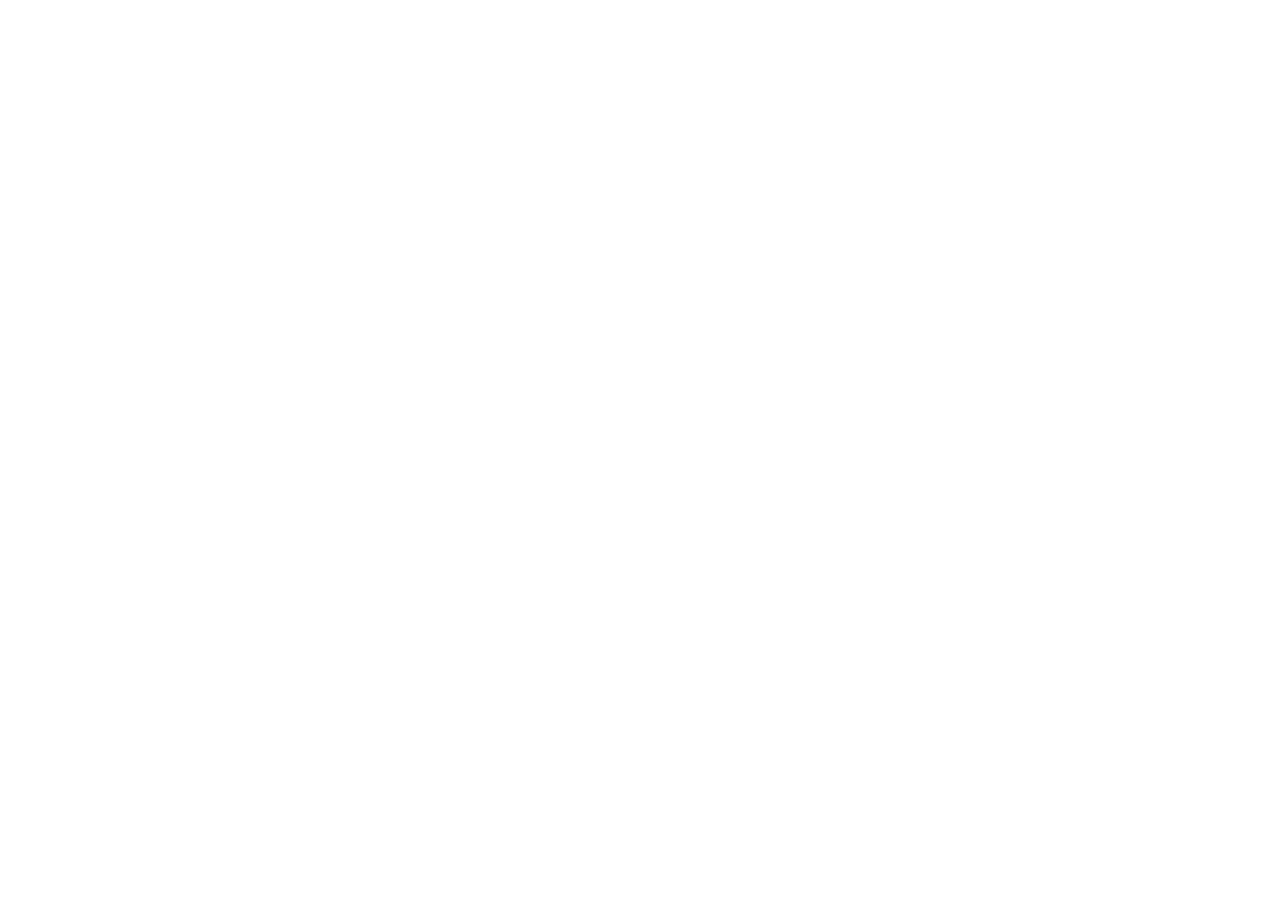
==== html/events.html @ d69a942d "Organized the "stoet os" site and made it more responsive" ====
<!DOCTYPE html>
<html lang="da">
<head>
    <meta charset="UTF-8">
    <meta name="viewport" content="width=device-width, initial-scale=1.0">
    <title>Events</title>
    <link rel="stylesheet" href="../css/nav.css">
    <link rel="stylesheet" href="../css/footer.css" />
    <link rel="stylesheet" href="../css/events.css">
    <link href="https://fonts.googleapis.com/css2?family=Fredoka:wght@300..700&family=Roboto:ital,wght@0,100;0,300;0,400;0,500;0,700;0,900;1,100;1,300;1,400;1,500;1,700;1,900&display=swap" rel="stylesheet">
    <link rel="icon" type="image/x-icon" href="../img/favicon.ico" />
</head>
<body>
---- css/nav.css ----
* {
    margin: 0;
    padding: 0;
    box-sizing: border-box;
  }
  

  .top-box {
    display: flex;
    justify-content: space-between;
    align-items: center;
    position: relative;
    background-color: transparent;
    padding: 20px;
    margin-bottom: 1rem;
    margin-top: 1rem;
}

.radar-logo {
    position: absolute;
    left: 50%; 
    transform: translateX(-50%);
    display: flex;
    justify-content: center;
    align-items: center; 
}

.radar-logo img {
    width: 13rem;
    max-width: 15rem; 
    height: auto; 
    cursor: pointer; 
}

.nav-icons {
    display: flex;
    align-items: center;
    gap: 2rem; 
    margin-left: auto;
    padding-top: 3.5rem; 
    margin-right: 5rem;

}

.nav-icons .search-icon,
.nav-icons .notification-icon,
.nav-icons .profile-icon {
    width: 1.5rem; 
    height: auto; 
    cursor: pointer; 
}


.navbar {
    display: flex;
    align-items: center;
    justify-content: center;
}

header .logo {
    font-weight: bolder;
    font-size: 25px;
    color: #333;
}

header .navbar ul {
    list-style: none;
}

header .navbar ul li {
    position: relative;
    float: left;
}


header .navbar ul li a {
    text-decoration: none;
    font-size: 20px;
    padding: 1.5rem;
    color: #ffffff;
}

header .navbar ul li a:hover {
    color:  #FF1493;
    text-shadow: 1px 1px 10px rgba(255, 20, 147, 1);
    border-radius: 60px
}

header .navbar ul li ul {
    position: absolute;
    left: 0;
    width: 200px;
    background: transparent;
    display: none;
    width: 20rem;
}

header .navbar ul li ul li {
    width: 100%;
    padding-top: 1rem;
}

header .navbar ul li ul li ul {
    left: 200px;
    top:10;
}

header .navbar ul li:focus-within > ul,
header .navbar ul li:hover > ul {
    display: block;
}


    
#menu-bar {
    display: none;
}

header label {
    font-size: 20px;
    color: #333;
    cursor: pointer;
    display: none;
}

@media(max-width:991px){


    header {
        padding: 20px;
    }
    
    header label {
        display: block;
    }

    header .navbar{
        position: absolute;
        top: 100%;
        left:0;
        right:0;
        background: #fff;
        border-top: 1px solid rgba(0,0,0,0.1);
        display: none;
    }

    header .navbar ul li {
        width: 100%;
    }

    header .navbar ul li ul {
        position: relative;
        width: 100%;
    }

    header .navbar ul li ul li {
        background: #eee;
    }

    header .navbar ul li ul li ul {
        width: 100%;
        left:0;
    }

    #menu-bar:checked ~ .navbar {
        display: block;

    }

}
---- css/footer.css ----
* {
    margin: 0;
    padding: 0;
    box-sizing: border-box;
  }

  footer {
    text-align: center;
     bottom:0px;
    height: 50px;
    width: 100%;
    
  } 
  
  .footer {
      display: flex;
      justify-content: space-between;
      align-items: center;
      margin: 0 10%; /* Reduce side margin to give more space on smaller screens */
      padding: 10px 20px;
      gap: 30px; /* Reduce gap for smaller screens */
      flex-wrap: wrap; /* Allow wrapping on smaller screens */
      z-index: 4; 
    }
  
  a {
    text-decoration: none;
    color: #fff;
  }
  
  p {
    margin-bottom: 0.5rem;
  }
  
  .icons {
    height: 40px;
    background-color: #40E0D0;
    padding: 7px;
    border-radius: 50%;
    margin: 10px;
  }
  
  a:hover {
    color: #40E0D0;
  }
  
  .icons:hover {
    opacity: 0.3;
  }
  
  .icon-group {
    display: flex;
    flex-direction: row;
    justify-content: space-evenly;
    align-content: center;
  }
  
  .footer-img {
    display: flex;
    flex-direction: column;
    align-content: center;
  }
  
  .footer-links {
    width: 300px;
    display: flex;
    flex-direction: column;
  }
  
  .footer-links3 {
    width: 360px;
  }
  
  .radar-logoet {
    height: 105.75px;
    width: auto;
    margin: 10px;
    margin-top: 20%;
    margin-left: auto;
    margin-right: auto;
  }

  .radar-bold {
    font-weight: 500;
  }

  .hr-white {
    border: none;
    border-top: 1px solid #ffffff;
    width: 100%; /* Makes the line span the full width of the container */
    margin-top: 3%;
    margin-bottom: 1%;
    z-index: 2;
    /* Ensure it's horizontally centered */
  }

  .rettigheder {
    display: flex;
    justify-content: center;
    padding-bottom: 2%;
    margin-top: 1%;
  }
  
  @media (max-width: 768px) {
      .footer {
        flex-direction: column;
        margin: 0 20%; /* Restore side margins on larger screens */
      }
      
      .footer-img {
        width: auto; /* Reset to auto width */
        text-align: left;
      }
    
      .footer-links,
      .footer-links3 {
        width: 300px; /* Restore specified widths for larger screens */
        text-align: center;
        width: 250px;
      }
  
      .icon-group{
          justify-content: center;
      }
  
    }
  
    @media (min-width: 769px){
      .footer {
          flex-direction: row;
          margin: 0 20%; /* Restore side margins on larger screens */
          flex-wrap: nowrap;
        }
        
        .footer-img {
          width: auto; /* Reset to auto width */
          text-align: left;
        }
      
        .footer-links,
        .footer-links3 {
          width: 300px; /* Restore specified widths for larger screens */
          text-align: center;
        }
    
        .icon-group{
            justify-content: center;
        }
  
    }
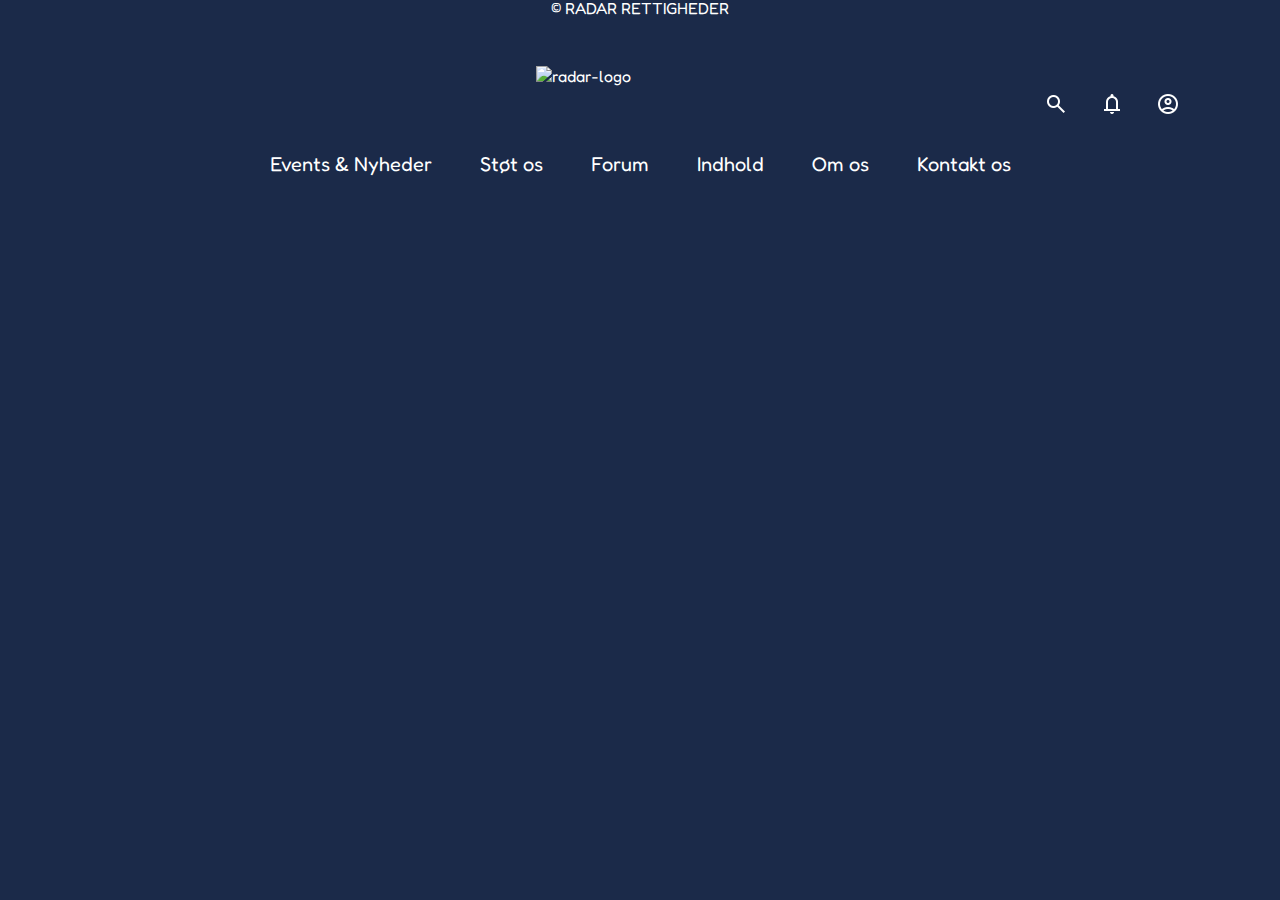
==== commit 3a4d4d2b: "added the header content" ====
--- a/html/events.html
+++ b/html/events.html
@@ -10,4 +10,161 @@
     <link href="https://fonts.googleapis.com/css2?family=Fredoka:wght@300..700&family=Roboto:ital,wght@0,100;0,300;0,400;0,500;0,700;0,900;1,100;1,300;1,400;1,500;1,700;1,900&display=swap" rel="stylesheet">
     <link rel="icon" type="image/x-icon" href="../img/favicon.ico" />
 </head>
-<body>+<body>
+    <nav class="top-nav">
+
+        <section class="top-box">
+        
+        
+            <section class="radar-logo">
+                    <img src="../img/radar-logo-sticker.png" alt="radar-logo">
+                </a>
+            </section>
+        
+        
+            <section class="nav-icons">
+            
+                <img class="search-icon" src="../img/search.png" alt="search-icon">
+                <img class="notification-icon" src="../img/notification.png" alt="search-icon">
+                <img class="profile-icon" src="../img/profile.png" alt="profile-icon">
+               
+            </section>
+    
+        </section>
+    
+    
+    </nav>
+    
+    <header>
+    
+        <a href="" class="logo"></a>
+        <input type="checkbox" id="menu-bar">
+        <label for="menu-bar">
+            <img src="../img/burger-menu.png" alt="">
+        </label>
+    
+    
+    
+        <nav class="navbar">
+            <ul>
+                <li><a href="#">Events & Nyheder</a></li>
+                <li><a href="#">Støt os</a></li>
+                <li><a href="#">Forum</a>
+                  
+                    
+    
+                    <li><a href="#">Indhold</a>
+                        <ul>
+                            <li><a href="#">Blog</a></li>
+                            <li><a href="#">Playlister</a></li>
+                            <li><a href="#">Podcasts</a></li>
+                            <li><a href="#">Arkiv</a></li>
+                        </ul>
+    
+                        <li><a href="#">Om os</a>
+                    <ul>
+                        <li><a href="#">Hvad er Radar?</a></li>
+                        <li><a href="#">Sociale medier</a></li>
+                        <li><a href="#">Samarbejdspartnere</a></li>
+                        <li><a href="#">Ofte stillede spørgsmål</a></li>
+                    </ul>
+                </li>
+                <li><a href="#">Kontakt os</a>
+                    <ul>
+                        <li><a href="#">Telefonnummer</a></li>
+                        <li><a href="#">E-mail</a></li>
+                        <li><a href="#">Åbningstider</a></li>
+                        <li><a href="#">Feedback</a></li>
+                    </ul>
+                </li>
+            </ul>
+    
+        
+        </nav>
+    
+    </header>
+    
+    <main>
+    
+    <figure class="top-baggrund-container">
+        <img src="../img/top-baggrund.png" alt="billede-af-top-baggrund">
+    </figure>
+
+
+        <section class="first-container-text">
+            <h1 class="nyeste-events">Nyeste events</h1>
+
+            <button class="billetter">BILLETTER</button>
+        </section>
+    
+    </main>
+    
+      <!--footer-->
+      <footer>
+        <section class="footer">
+          <section class="footer-img">
+            <img
+              class="radar-logoet"
+              src="../img/radar-logo-sticker.png"
+              alt="The burger concepts logo"
+            />
+            <section class="icon-group">
+              <a href="https://www.facebook.com/radarlive"
+                ><img
+                  class="icons"
+                  src="../img/facebook.png"
+                  alt="facebook"
+              /></a>
+    
+              <a href="https://www.youtube.com/user/radarliverec"
+              ><img
+                class="icons"
+                src="../img/youtube.png"
+                alt="youtube"
+            /></a>
+    
+              <a href="https://www.instagram.com/radarlive/"
+                ><img
+                  class="icons"
+                  src="../img/instagram.png"
+                  alt="instagram"
+              /></a>
+    
+              <a href="https://open.spotify.com/user/radarlive"
+                ><img
+                  class="icons"
+                  src="../img/spotify.png"
+                  alt="spotify"
+              /></a>
+            </section>
+        </section>
+    
+          <section class="footer-links">
+            <p class="radar-bold">Radar</a></p>
+            <p><a href="https://g.co/kgs/sAZFvge"
+                >Karen Wegeners Gade 6</a></p>
+            <p>DK 8000 Aarhus C</p>
+            <p>Telefon +46 8676 0344</p>
+          </section>
+    
+          <section class="footer-links footer-links3">
+            <p>Cookiepolitik</p>
+            <p>
+              Privatlivspolitik
+            </p>
+            <p>
+              Persondatapolitik
+            </p>
+           
+          </section>
+        </section>
+    
+        <section class="hr-white">
+            <hr>
+            <p class="rettigheder">© RADAR RETTIGHEDER</p>
+        </section>
+    
+      </footer>
+    
+</body>
+</html>--- a/css/footer.css
+++ b/css/footer.css
@@ -6,20 +6,19 @@
 
   footer {
     text-align: center;
-     bottom:0px;
+    bottom:0px;
     height: 50px;
     width: 100%;
-    
   } 
   
   .footer {
       display: flex;
       justify-content: space-between;
       align-items: center;
-      margin: 0 10%; /* Reduce side margin to give more space on smaller screens */
+      margin: 0 10%; 
       padding: 10px 20px;
-      gap: 30px; /* Reduce gap for smaller screens */
-      flex-wrap: wrap; /* Allow wrapping on smaller screens */
+      gap: 30px; 
+      flex-wrap: wrap; 
       z-index: 4; 
     }
   
@@ -87,11 +86,10 @@
   .hr-white {
     border: none;
     border-top: 1px solid #ffffff;
-    width: 100%; /* Makes the line span the full width of the container */
+    width: 100%; 
     margin-top: 3%;
     margin-bottom: 1%;
     z-index: 2;
-    /* Ensure it's horizontally centered */
   }
 
   .rettigheder {
@@ -104,17 +102,17 @@
   @media (max-width: 768px) {
       .footer {
         flex-direction: column;
-        margin: 0 20%; /* Restore side margins on larger screens */
+        margin: 0 20%; 
       }
       
       .footer-img {
-        width: auto; /* Reset to auto width */
+        width: auto; 
         text-align: left;
       }
     
       .footer-links,
       .footer-links3 {
-        width: 300px; /* Restore specified widths for larger screens */
+        width: 300px; 
         text-align: center;
         width: 250px;
       }
@@ -128,18 +126,18 @@
     @media (min-width: 769px){
       .footer {
           flex-direction: row;
-          margin: 0 20%; /* Restore side margins on larger screens */
+          margin: 0 20%; 
           flex-wrap: nowrap;
         }
         
         .footer-img {
-          width: auto; /* Reset to auto width */
+          width: auto; 
           text-align: left;
         }
       
         .footer-links,
         .footer-links3 {
-          width: 300px; /* Restore specified widths for larger screens */
+          width: 300px;
           text-align: center;
         }
     
--- a/css/events.css
+++ b/css/events.css
@@ -0,0 +1,63 @@
+* {
+    margin: 0;
+    padding: 0;
+    box-sizing: border-box;
+  }
+
+ 
+
+  body {
+    background-color: #1B2A49;
+    font-family: "Fredoka", sans-serif;
+    color: white;
+    overflow-x: hidden;
+      }
+
+  .top-baggrund-container {
+    width: 100%;
+    height: auto;
+    margin-top: -30rem;
+    background-color: rgba (0,0,0,0.4);
+    display: flex;
+    align-items: center;
+    justify-content: center;
+    z-index: -1
+  }
+
+  .first-container-text {
+    display: flex;
+    align-items: center;
+    flex-direction: column;
+    gap: 2rem;
+    z-index: 1;
+    margin-top: -90rem;
+    
+  }
+
+  .nyeste-events {
+    font-size: 70px;
+    color: white;
+  }
+
+.billetter {
+    margin-top: 2rem;
+    padding: 20px;
+    width: 15rem;
+    max-width: 20rem;
+    max-height: 15rem;
+    background-color: #40E0D0; 
+    color: white; 
+    border-radius: 30px; 
+    cursor: pointer; 
+    font-size: 20px; 
+    border: none;
+    box-shadow: 0 0 20px 5px rgba(255, 20, 147, 1);
+    transition: box-shadow 0.3s ease; 
+    transition: transform 0.5s ease-in-out;
+}
+
+.billetter:hover {
+  box-shadow: 0 0 30px 10px rgba(255, 20, 147, 1);
+  cursor: pointer;
+  transform: translateY(-10px);
+}
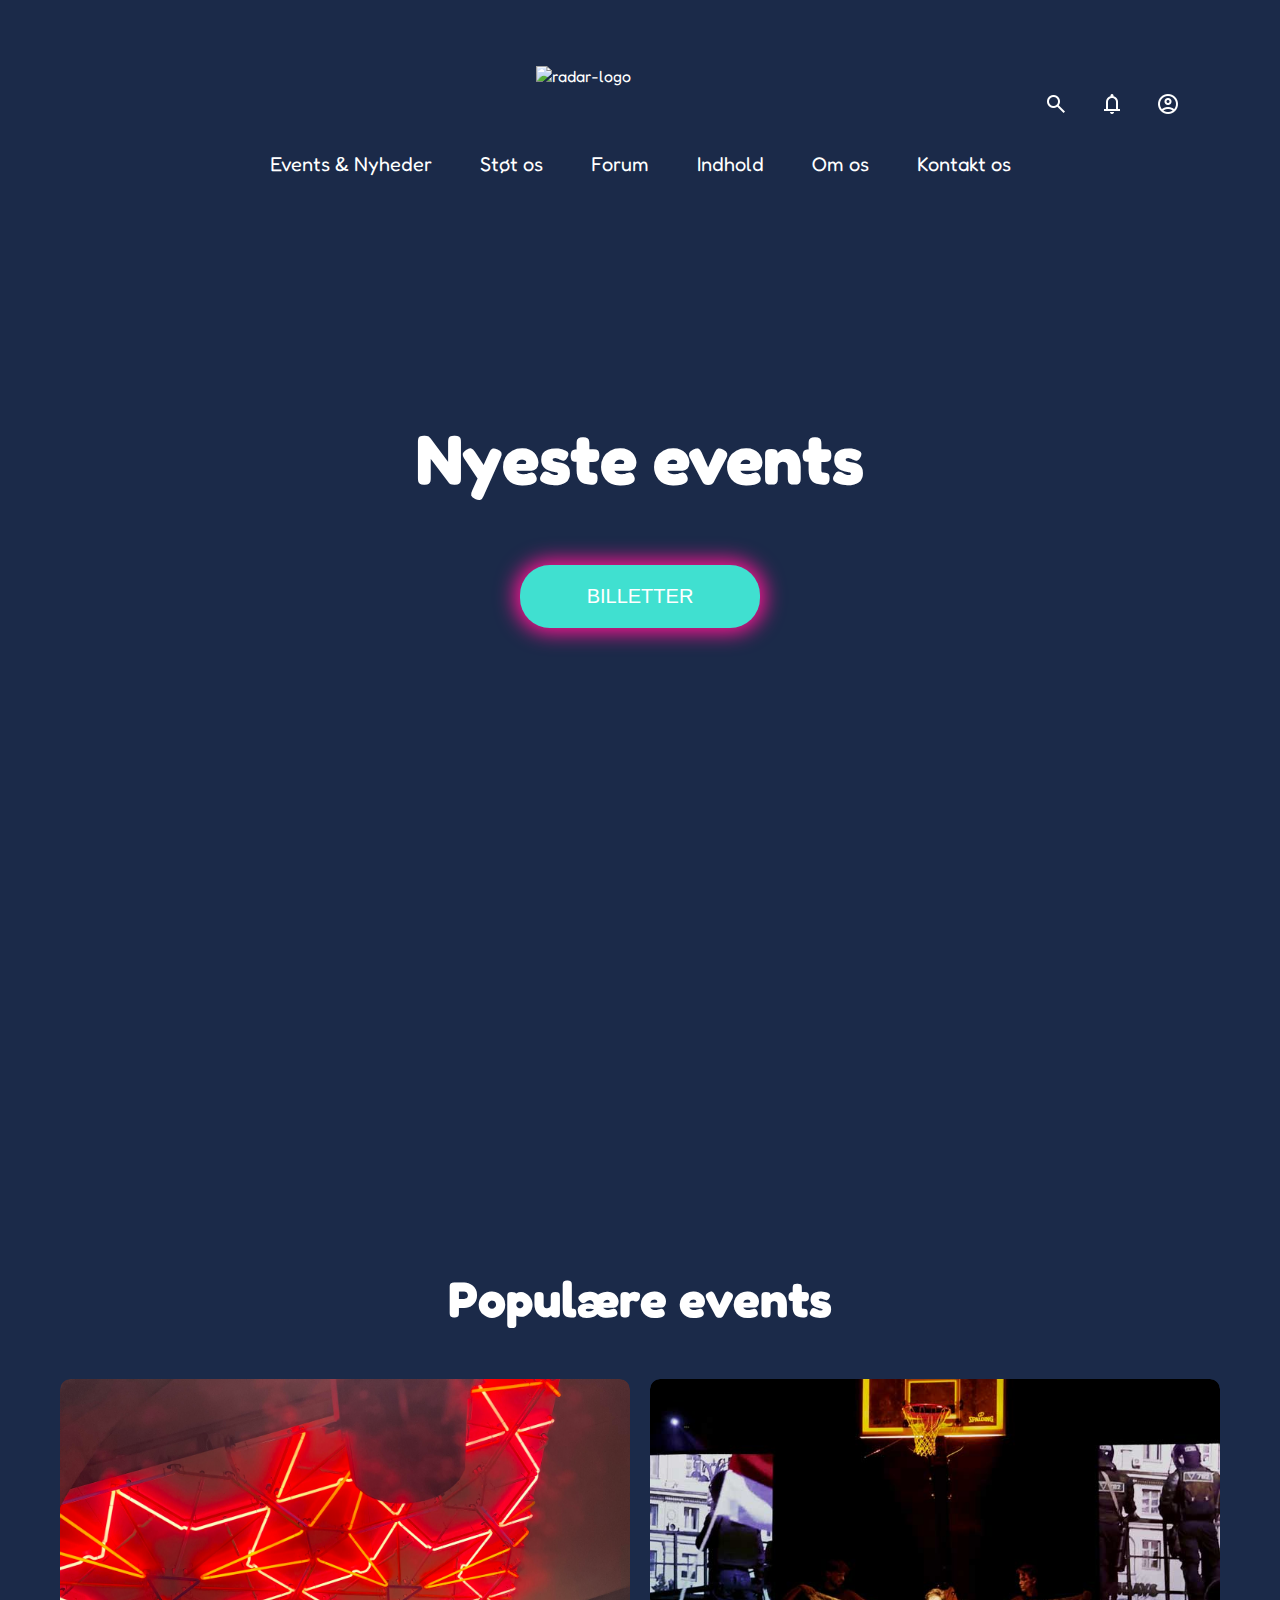
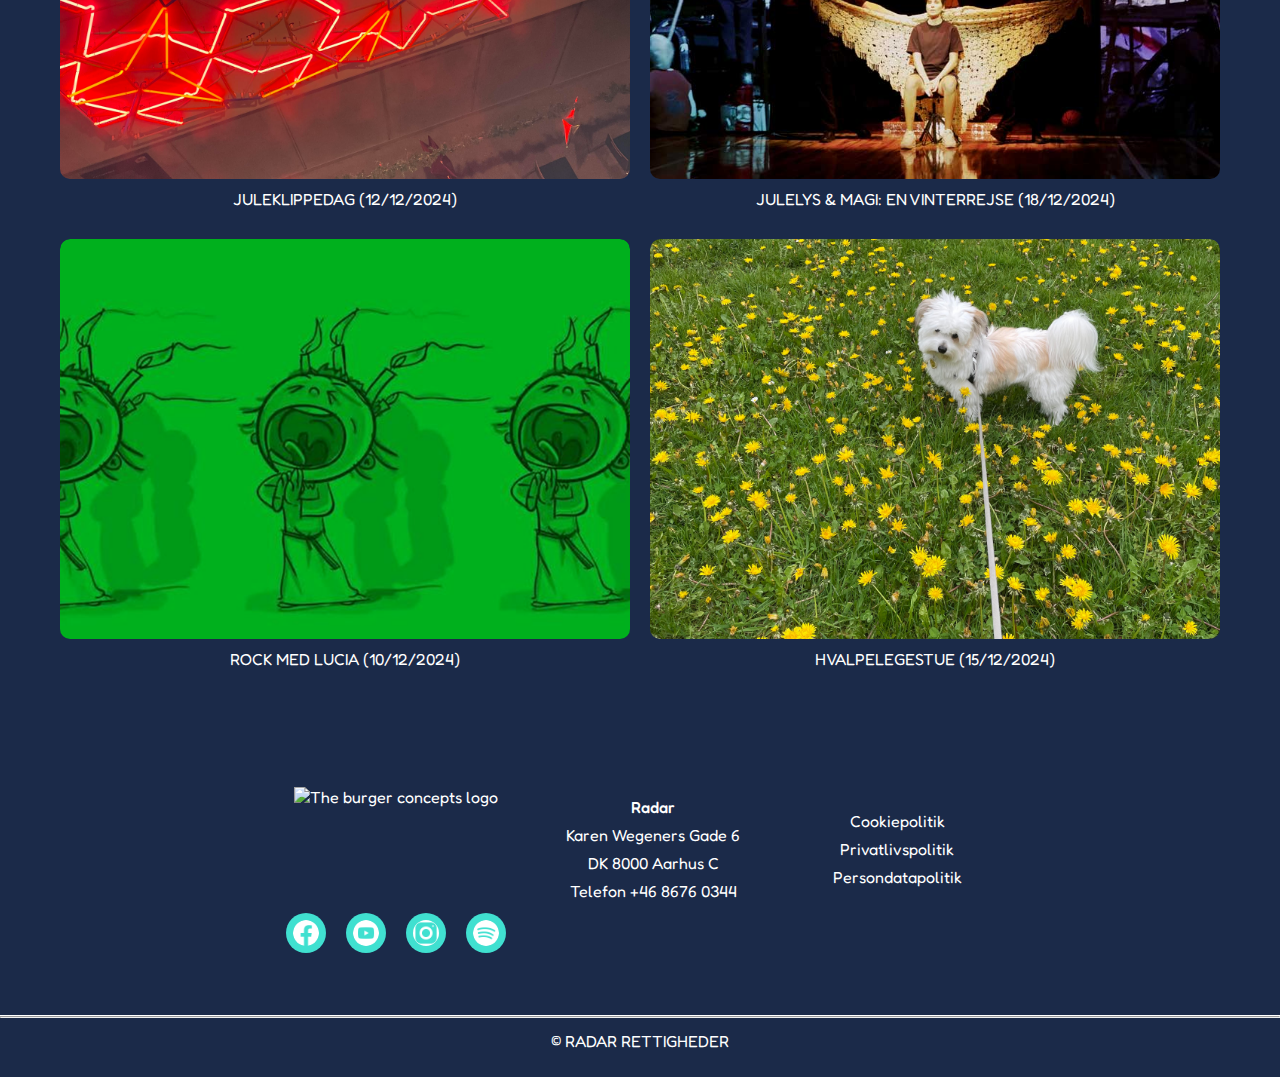
==== commit 38228e53: "fixed the background and added grid to "populære events"" ====
--- a/html/events.html
+++ b/html/events.html
@@ -11,96 +11,125 @@
     <link rel="icon" type="image/x-icon" href="../img/favicon.ico" />
 </head>
 <body>
-    <nav class="top-nav">
-
-        <section class="top-box">
-        
-        
-            <section class="radar-logo">
-                    <img src="../img/radar-logo-sticker.png" alt="radar-logo">
-                </a>
+
+    <section class="hero">
+        <nav class="top-nav">
+
+            <section class="top-box">
+            
+            
+                <section class="radar-logo">
+                        <img src="../img/radar-logo-sticker.png" alt="radar-logo">
+                    </a>
+                </section>
+            
+            
+                <section class="nav-icons">
+                
+                    <img class="search-icon" src="../img/search.png" alt="search-icon">
+                    <img class="notification-icon" src="../img/notification.png" alt="search-icon">
+                    <img class="profile-icon" src="../img/profile.png" alt="profile-icon">
+                   
+                </section>
+        
             </section>
         
         
-            <section class="nav-icons">
-            
-                <img class="search-icon" src="../img/search.png" alt="search-icon">
-                <img class="notification-icon" src="../img/notification.png" alt="search-icon">
-                <img class="profile-icon" src="../img/profile.png" alt="profile-icon">
+        </nav>
+        
+        <header>
+        
+            <a href="" class="logo"></a>
+            <input type="checkbox" id="menu-bar">
+            <label for="menu-bar">
+                <img src="../img/burger-menu.png" alt="">
+            </label>
+        
+        
+        
+            <nav class="navbar">
+                <ul>
+                    <li><a href="#">Events & Nyheder</a></li>
+                    <li><a href="#">Støt os</a></li>
+                    <li><a href="#">Forum</a>
+                      
+                        
+        
+                        <li><a href="#">Indhold</a>
+                            <ul>
+                                <li><a href="#">Blog</a></li>
+                                <li><a href="#">Playlister</a></li>
+                                <li><a href="#">Podcasts</a></li>
+                                <li><a href="#">Arkiv</a></li>
+                            </ul>
+        
+                            <li><a href="#">Om os</a>
+                        <ul>
+                            <li><a href="#">Hvad er Radar?</a></li>
+                            <li><a href="#">Sociale medier</a></li>
+                            <li><a href="#">Samarbejdspartnere</a></li>
+                            <li><a href="#">Ofte stillede spørgsmål</a></li>
+                        </ul>
+                    </li>
+                    <li><a href="#">Kontakt os</a>
+                        <ul>
+                            <li><a href="#">Telefonnummer</a></li>
+                            <li><a href="#">E-mail</a></li>
+                            <li><a href="#">Åbningstider</a></li>
+                            <li><a href="#">Feedback</a></li>
+                        </ul>
+                    </li>
+                </ul>
+        
+            
+            </nav>
+        
+        </header>
+        
+       
+        
+    
+    
+        <main>
+            <section class="first-container-text">
+                <h1 class="nyeste-events">Nyeste events</h1>
+    
+                <button class="billetter">BILLETTER</button>
+            </section>
+    
                
-            </section>
-    
-        </section>
-    
-    
-    </nav>
-    
-    <header>
-    
-        <a href="" class="logo"></a>
-        <input type="checkbox" id="menu-bar">
-        <label for="menu-bar">
-            <img src="../img/burger-menu.png" alt="">
-        </label>
-    
-    
-    
-        <nav class="navbar">
-            <ul>
-                <li><a href="#">Events & Nyheder</a></li>
-                <li><a href="#">Støt os</a></li>
-                <li><a href="#">Forum</a>
-                  
-                    
-    
-                    <li><a href="#">Indhold</a>
-                        <ul>
-                            <li><a href="#">Blog</a></li>
-                            <li><a href="#">Playlister</a></li>
-                            <li><a href="#">Podcasts</a></li>
-                            <li><a href="#">Arkiv</a></li>
-                        </ul>
-    
-                        <li><a href="#">Om os</a>
-                    <ul>
-                        <li><a href="#">Hvad er Radar?</a></li>
-                        <li><a href="#">Sociale medier</a></li>
-                        <li><a href="#">Samarbejdspartnere</a></li>
-                        <li><a href="#">Ofte stillede spørgsmål</a></li>
-                    </ul>
-                </li>
-                <li><a href="#">Kontakt os</a>
-                    <ul>
-                        <li><a href="#">Telefonnummer</a></li>
-                        <li><a href="#">E-mail</a></li>
-                        <li><a href="#">Åbningstider</a></li>
-                        <li><a href="#">Feedback</a></li>
-                    </ul>
-                </li>
-            </ul>
-    
-        
-        </nav>
-    
-    </header>
-    
-    <main>
-    
-    <figure class="top-baggrund-container">
-        <img src="../img/top-baggrund.png" alt="billede-af-top-baggrund">
-    </figure>
-
-
-        <section class="first-container-text">
-            <h1 class="nyeste-events">Nyeste events</h1>
-
-            <button class="billetter">BILLETTER</button>
-        </section>
-    
+    <section class="popular-container">
+        <h2 class="popular">Populære events</h2>
+        <section class="events-grid">
+          <section class="event">
+            <img src="../img/klippedag.jpg" alt="Juleklippedag">
+            <p>JULEKLIPPEDAG (12/12/2024)</p>
+          </section>
+          <section class="event">
+            <img src="../img/teater.jpg" alt="Julelys og Magi">
+            <p>JULELYS & MAGI: EN VINTERREJSE (18/12/2024)</p>
+          </section>
+          <section class="event">
+            <img class="lucia" src="../img/lucia.png" alt="Rock med Lucia">
+            <p>ROCK MED LUCIA (10/12/2024)</p>
+          </section>
+          <section class="event">
+            <img src="../img/hvalpelegestue.jpg" alt="Hvalpelegestue">
+            <p>HVALPELEGESTUE (15/12/2024)</p>
+          </section>
+        </section>
+    </section>
+        
+    </section>
+    </section>
+
+
+
+   
     </main>
     
-      <!--footer-->
-      <footer>
+
+    <footer>
         <section class="footer">
           <section class="footer-img">
             <img
@@ -165,6 +194,7 @@
         </section>
     
       </footer>
+      
     
 </body>
 </html>--- a/css/events.css
+++ b/css/events.css
@@ -11,18 +11,17 @@
     font-family: "Fredoka", sans-serif;
     color: white;
     overflow-x: hidden;
-      }
+}
 
-  .top-baggrund-container {
-    width: 100%;
-    height: auto;
-    margin-top: -30rem;
-    background-color: rgba (0,0,0,0.4);
-    display: flex;
-    align-items: center;
-    justify-content: center;
-    z-index: -1
-  }
+.hero {
+    background-image: url(../img/aurora-top.png); /* Remove parentheses */
+    background-repeat: no-repeat;
+    background-attachment:local;
+    background-position:top;
+    background-size: cover;
+    background-color: #1B2A49;
+}
+
 
   .first-container-text {
     display: flex;
@@ -30,7 +29,7 @@
     flex-direction: column;
     gap: 2rem;
     z-index: 1;
-    margin-top: -90rem;
+    margin-top: 15rem;
     
   }
 
@@ -61,3 +60,56 @@
   cursor: pointer;
   transform: translateY(-10px);
 }
+
+
+
+.popular-container {
+    display: flex;
+    align-items: center;
+    flex-direction: column;
+    z-index: 1;
+    margin-top: 40rem;
+
+}
+.popular {
+    font-size: 50px;
+    color: white;
+}
+
+.events-grid {
+    display: grid;
+    grid-template-columns: repeat(2, 1fr);
+    gap: 20px;
+    margin: 40px auto;
+    max-width: 1200px;
+    padding: 10px 20px;
+  }
+  
+  .event {
+    display: flex;
+    flex-direction: column;
+    align-items: center;
+    justify-content: center;
+    border-radius: 10px;
+    overflow: hidden;
+  }
+  
+  .event img {
+    width: 100%;         
+    height: 25rem;       
+    object-fit: cover;    
+    display: block;       
+    border-radius: 10px;
+  }
+  
+  .event p {
+    margin: 10px 0;
+    font-weight: 100px;
+    text-align: center;
+    color: white;
+  }
+
+.event:hover {
+    transform: scale(1.05);
+    cursor: pointer;
+  }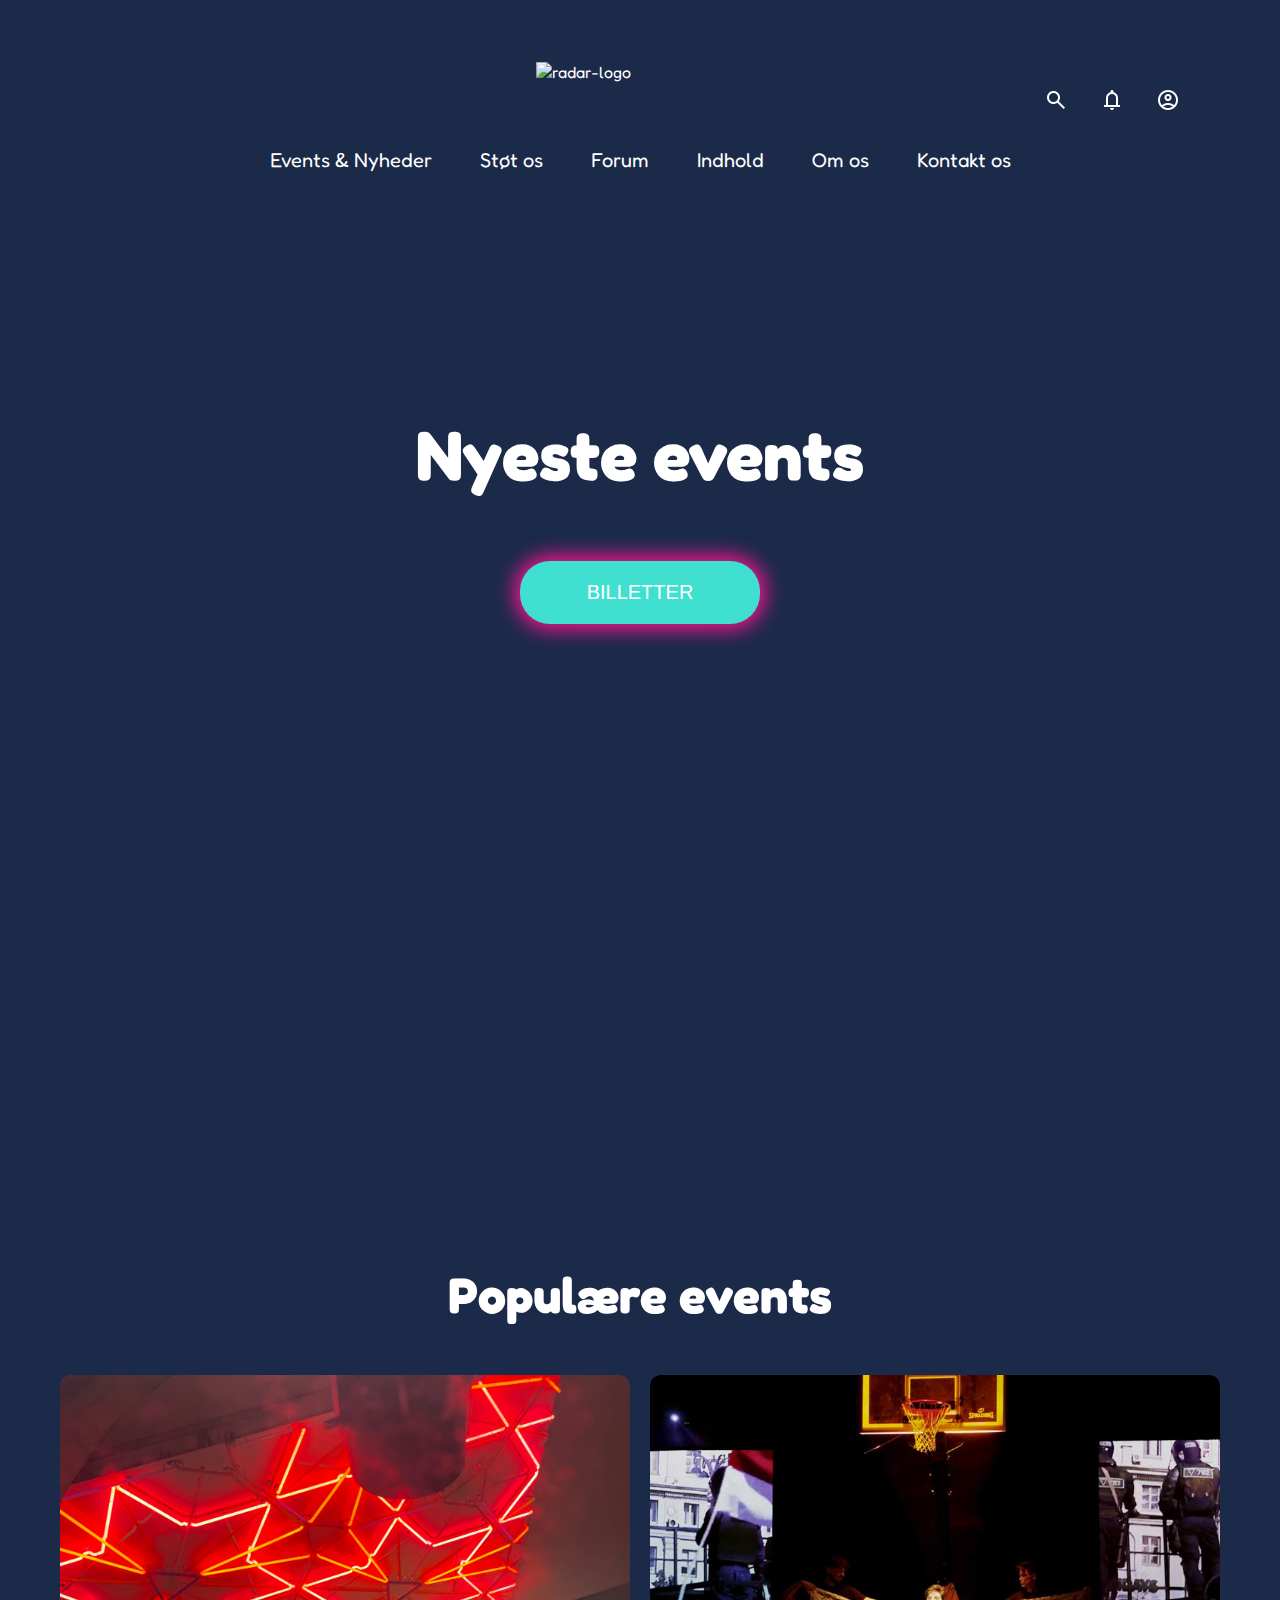
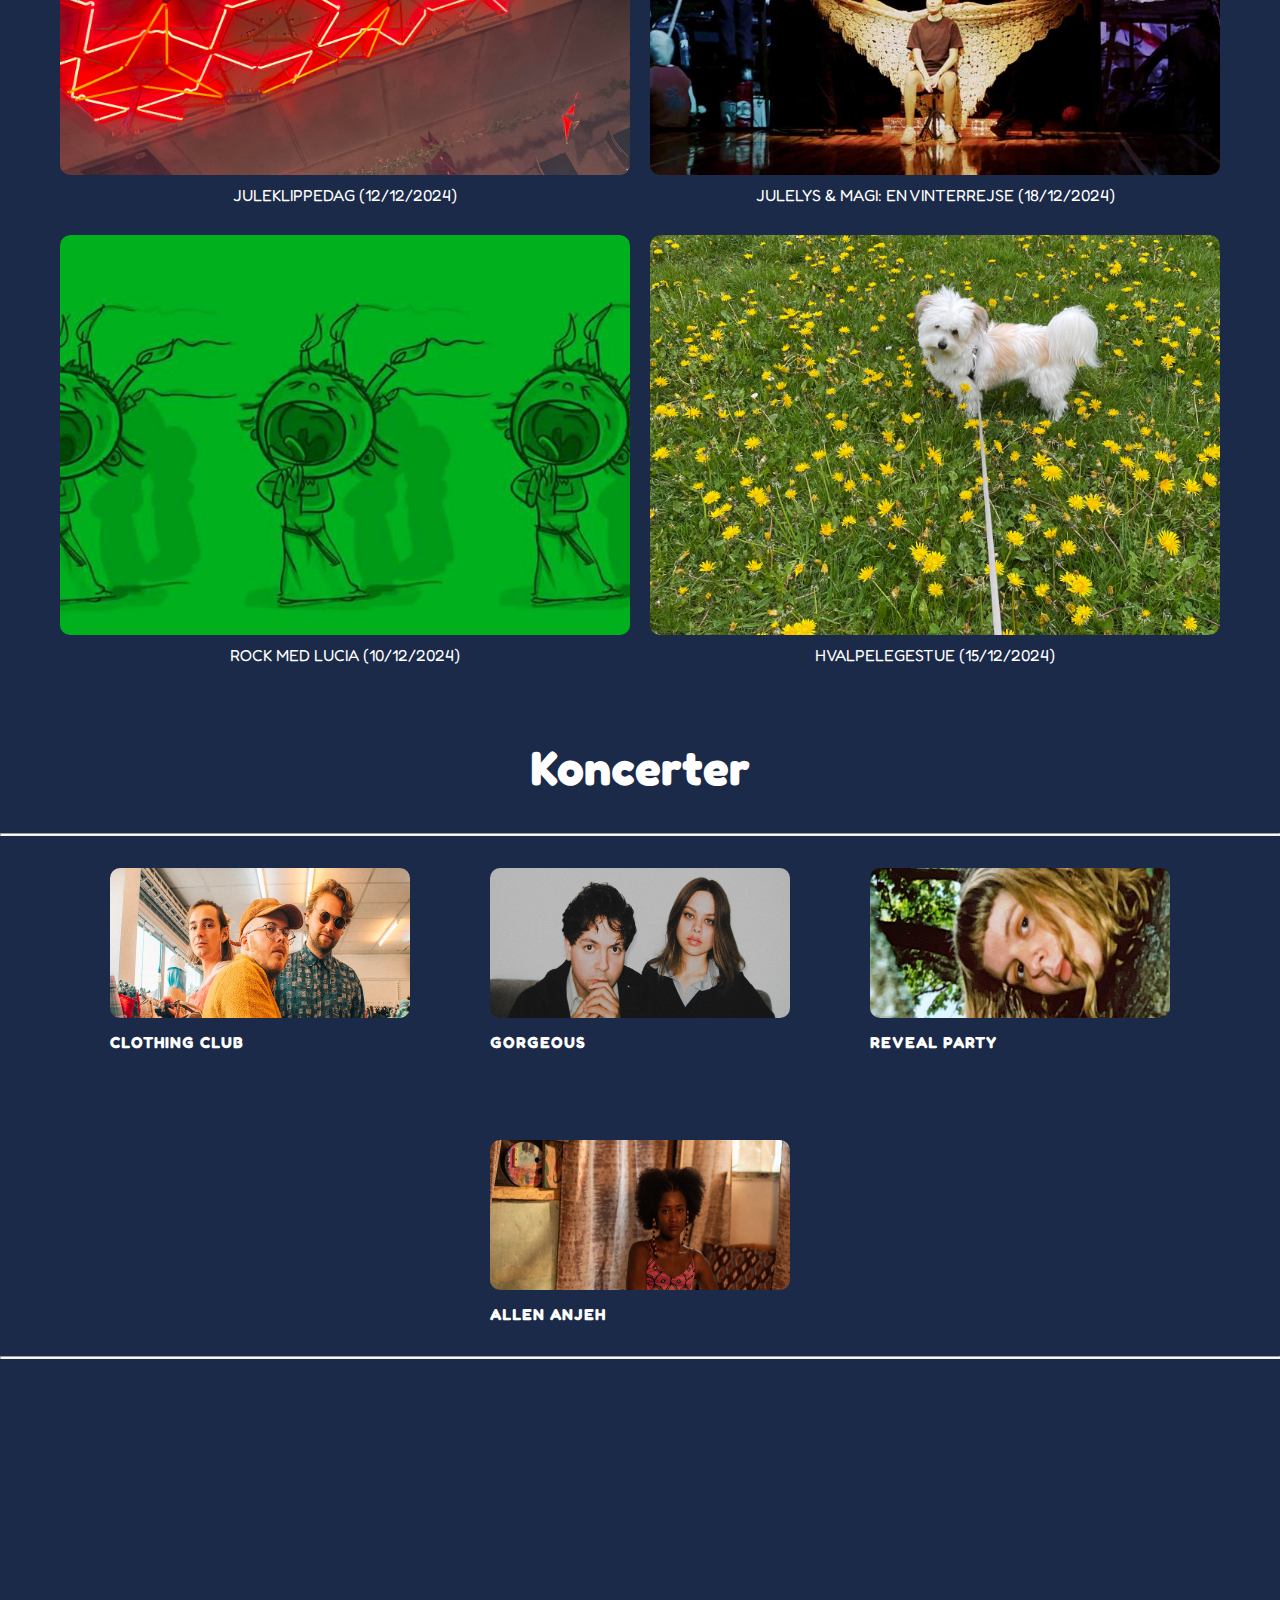
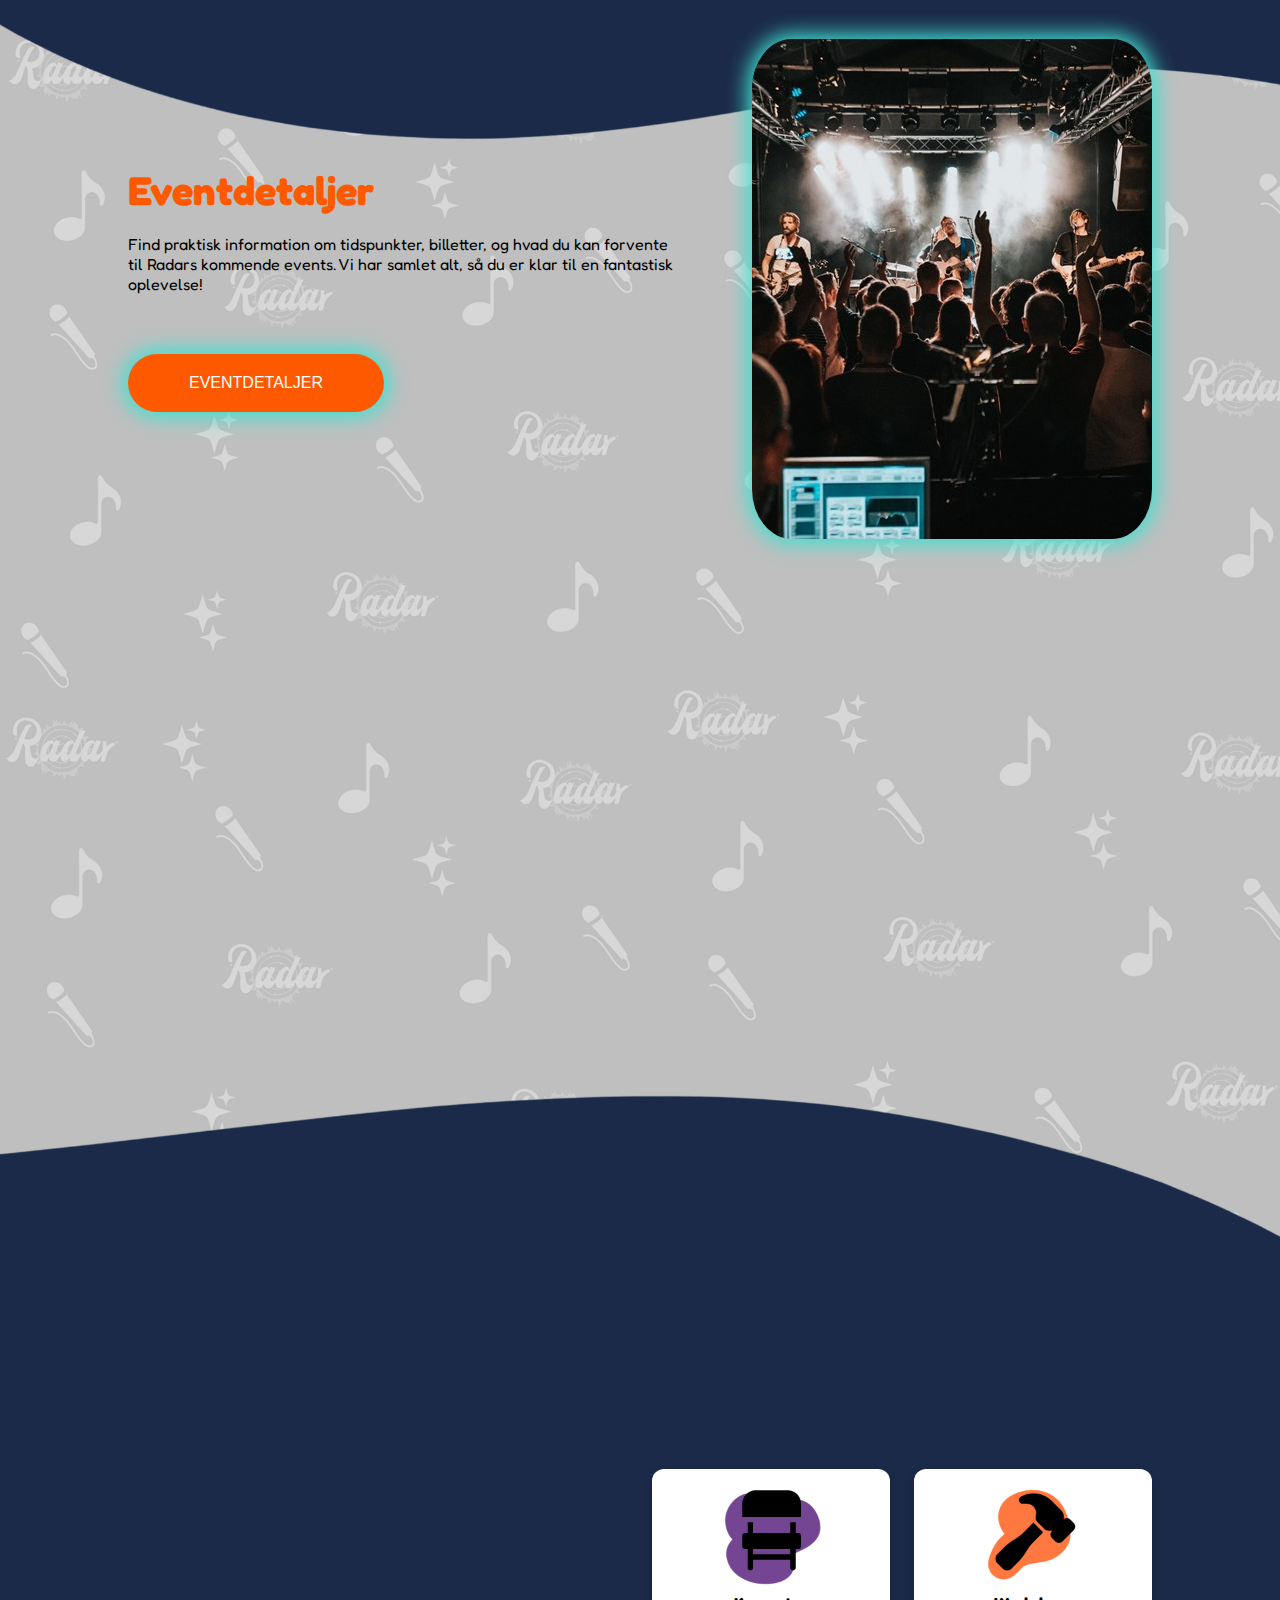
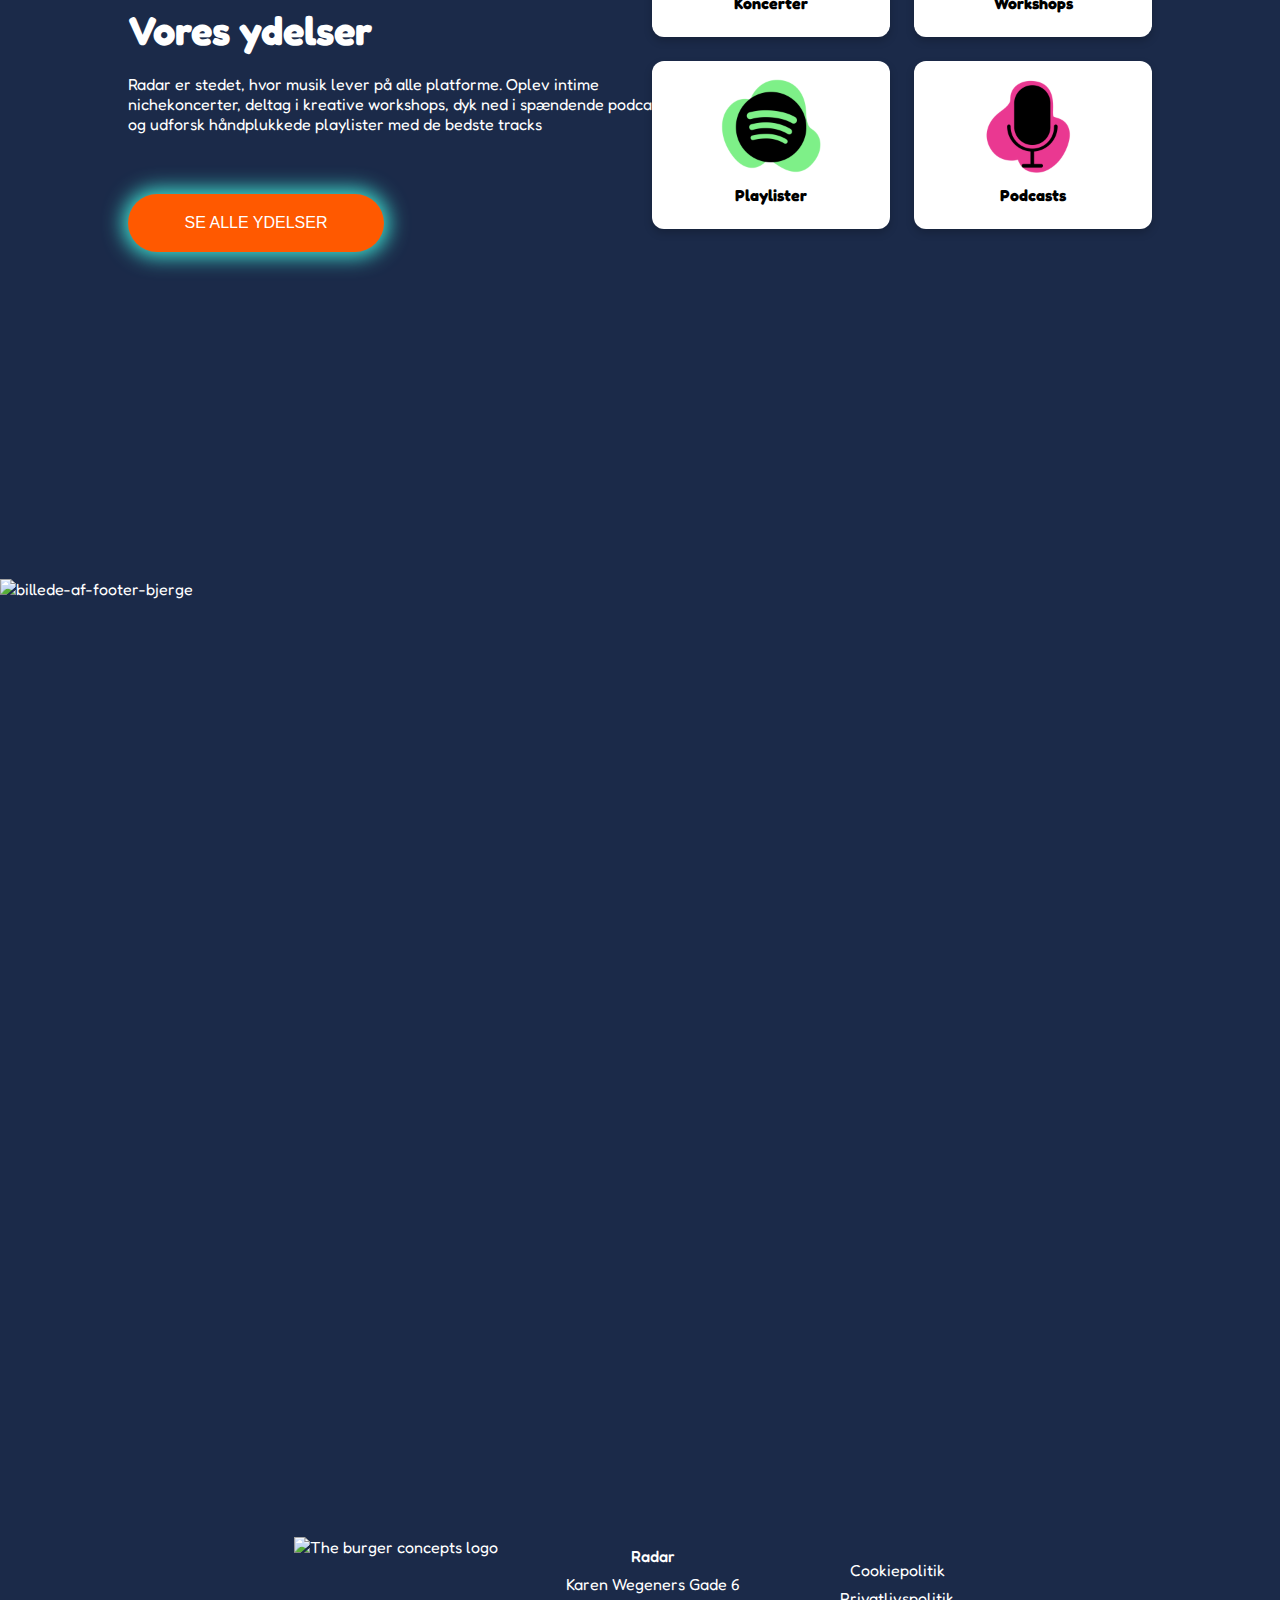
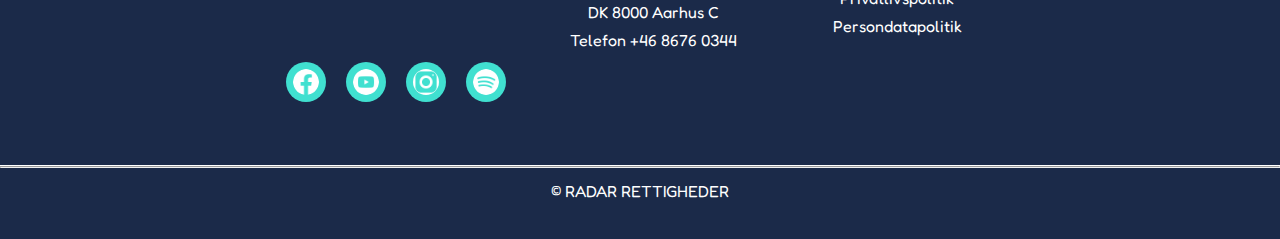
==== commit 3786bd7e: "added all the content that needs to be on the event site" ====
--- a/html/events.html
+++ b/html/events.html
@@ -120,12 +120,90 @@
         </section>
     </section>
         
-    </section>
-    </section>
-
-
-
-   
+    <section class="concert-container">
+        <h2 class="koncerter">Koncerter</h2>
+        <hr class="koncerter-line">
+        <section class="concerts">
+            <section class="concert-item">
+                <img src="../img/clothing.jpg" alt="Clothing Club">
+                <p>CLOTHING CLUB</p>
+            </section>
+            <section class="concert-item">
+                <img src="../img/gorgeous.jpg" alt="Gorgeous">
+                <p>GORGEOUS</p>
+            </section>
+            <section class="concert-item">
+                <img src="../img/reveal-party.jpg" alt="Reveal Party">
+                <p>REVEAL PARTY</p>
+            </section>
+            <section class="concert-item">
+                <img src="../img/allen-anjeh.jpg" alt="Allen Anjeh">
+                <p>ALLEN ANJEH</p>
+            </section>
+        </section>
+        <hr class="koncerter-line">
+    </section>
+
+    <section class="brand-white-container">
+        <img src="../img/brand-white.png" alt="baggrunds-billede-brand-white">
+    </section>
+
+    <section class="eventdetaljer-container">
+        <article class="text-container-event">
+            <h2 class="eventdetaljer">Eventdetaljer</h2>
+    
+            <p>Find praktisk information om tidspunkter, billetter, og hvad du kan forvente til Radars kommende events. Vi har samlet alt, så du er klar til en fantastisk oplevelse!
+            </p>
+            <button class="event-detaljer-button">EVENTDETALJER</button>
+        </article>
+    
+        <aside class="radar-koncert">
+            <img src="../img/radar-koncert.jpg" alt="billede-af-partner-ko">
+        </aside>
+    </section>
+    
+
+    <section class="ydelser-container">
+        <article class="text-container-ydelser">
+            <h2 class="vores-ydelser">Vores ydelser</h2>
+    
+            <p>Radar er stedet, hvor musik lever på alle platforme. Oplev intime nichekoncerter, deltag i kreative workshops, dyk ned i spændende podcasts, og udforsk håndplukkede playlister med de bedste tracks
+            </p>
+            <button class="se-alle-ydelser-button">SE ALLE YDELSER</button>
+        </article>
+
+        <section class="ydelse-container">
+            <section class="grid-container">
+                <section class="card">
+                    <section class="icon"></section>
+                    <img src="../img/chair.png" alt="Koncerter">
+                    <p>Koncerter</p>
+                </section>
+                <section class="card">
+                    <section class="icon"></section>
+                    <img src="../img/hammer.png" alt="Workshops">
+                    <p>Workshops</p>
+                </section>
+                <section class="card">
+                    <section class="icon"></section>
+                    <img src="../img/spotify2.png" alt="Playlister">
+                    <p>Playlister</p>
+                </section>
+                <section class="card">
+                    <section class="icon"></section>
+                    <img src="../img/podcast.png" alt="Podcasts">
+                    <p>Podcasts</p>
+                </section>
+            </section> 
+        </section>
+            
+       
+        </section>
+        <section class="bjerge-container">
+            <section class="bjerge">
+                <img src="../img/footer-bjerge.png" alt="billede-af-footer-bjerge" class="bjerge-image">
+            </section>
+    </section>
     </main>
     
 
--- a/css/nav.css
+++ b/css/nav.css
@@ -13,7 +13,7 @@
     background-color: transparent;
     padding: 20px;
     margin-bottom: 1rem;
-    margin-top: 1rem;
+    padding-top: 2rem;
 }
 
 .radar-logo {
--- a/css/footer.css
+++ b/css/footer.css
@@ -6,9 +6,9 @@
 
   footer {
     text-align: center;
-    bottom:0px;
-    height: 50px;
     width: 100%;
+    background-color: #1B2A49;
+  
   } 
   
   .footer {
--- a/css/events.css
+++ b/css/events.css
@@ -112,4 +112,281 @@
 .event:hover {
     transform: scale(1.05);
     cursor: pointer;
-  }+  }
+
+  .concert-container {
+    margin: 0 auto;
+    text-align: cen;
+}
+
+
+.concerts {
+    display: flex;
+    justify-content: center;
+    align-items: center;
+
+    gap: 5rem; /* Space between items */
+    flex-wrap: wrap; /* Make it responsive */
+}
+
+.koncerter {
+    padding: 1%;
+    font-size: 3rem;
+    display: flex;
+    justify-content: center;
+}
+.concert-item {
+    border-radius: 10px;
+    text-align: center;
+    width: 300px;
+}
+
+.concert-item:hover {
+    transform: scale(1.05);
+    cursor: pointer;
+}
+
+.concert-item img {
+    width: 100%; /* Scales image to fit its container */
+    height: 150px;
+    max-width: 350px; /* Prevents it from getting too large */
+    border-radius: 10px;
+    margin-bottom: 10px;
+}
+
+.concert-item p {
+    display: flex;
+    align-items: center;
+    font-weight: bold;
+    font-size: 1rem;
+    letter-spacing: 1px;
+}
+
+.koncerter-line {
+    margin-top: 1.5rem;
+    margin-bottom: 2rem;
+    width: 100%; /* Full width */
+    height: 3px; /* Line thickness */
+    background-color: white; /* Line color */
+}
+
+.brand-white-container {
+    position: relative;
+    display: flex;
+    flex-direction: column;
+    justify-content: flex-start; 
+    align-items: center;
+    width: 100%;
+    min-height: 50vh; 
+    z-index: 0; 
+    margin-top: 15rem;
+}
+
+.brand-white-container img {
+    display: block; 
+    width: 100%;
+    height: auto;
+    object-fit: cover; 
+}
+
+
+.eventdetaljer-container {
+    display: flex;
+    flex-direction: column;
+    justify-content: center;
+    align-items: center;  
+    width: 100%; 
+    min-height: 100vh; 
+    position: absolute; 
+    z-index: 1;
+    margin-top: -90rem;
+}
+
+.eventdetaljer {
+   color: #FF5900; 
+   font-size: 40px;
+}
+.text-container-event {
+    position: absolute;  
+    left: 10%;
+    display: flex;
+    flex-direction: column;
+    max-width: 550px;
+    max-height: 400px;
+    gap: 20px;
+    z-index: 1; 
+    color: #000000; 
+}
+
+
+.event-detaljer-button {
+    margin-top: 2rem;
+    padding: 20px;
+    max-width: 16rem;
+    max-height: 10rem;
+    background-color: #FF5900; 
+    color: white; 
+    border-radius: 30px; 
+    cursor: pointer; 
+    font-size: 16px; 
+    border: none;
+    box-shadow: 0 0 20px 5px rgba(64, 224, 208, 1);
+    transition: box-shadow 0.3s ease; 
+    transition: transform 0.5s ease-in-out;
+  }
+
+.event-detaljer-button:hover {
+  box-shadow: 0 0 30px 10px rgba(64, 224, 208, 1);
+  cursor: pointer;
+  transform: translateY(-10px);
+}
+
+.radar-koncert {
+     position: absolute; 
+    display: flex;
+    align-items:flex-end;
+    right: 10%;
+    overflow: hidden; 
+    transition: transform 0.5s ease-in-out;
+    z-index: 1;
+    box-shadow: 0 0 20px 5px rgba(64, 224, 208, 1);
+    border-radius: 10%;
+}
+
+.radar-koncert img {
+    cursor: pointer;
+    object-fit: cover;
+    max-width: 100%; /* Ensures the image does not overflow horizontally */
+    max-height: 100%; /* Ensures the image does not overflow vertically */
+    width: 400px;
+    height: 500px;
+}
+
+.radar-koncert:hover {
+    transform: translateY(-20px);
+    box-shadow: 0 0 30px 10px rgba(64, 224, 208, 1);
+
+}
+ 
+.ydelser-container {
+    display: flex;
+    justify-content: center;
+    align-items: center;  
+    width: 100%; 
+    min-height: 100vh; 
+    z-index: 1;
+}
+
+.vores-ydelser {
+   color: #ffffff; 
+   font-size: 40px;
+}
+.text-container-ydelser {
+    position: absolute;  
+    left: 10%;
+    display: flex;
+    flex-direction: column;
+    max-width: 550px;
+    max-height: 400px;
+    gap: 20px;
+    z-index: 1; 
+    color: #ffffff; 
+}
+
+
+.se-alle-ydelser-button {
+    margin-top: 2rem;
+    padding: 20px;
+    max-width: 16rem;
+    max-height: 10rem;
+    background-color: #FF5900; 
+    color: white; 
+    border-radius: 30px; 
+    cursor: pointer; 
+    font-size: 16px; 
+    border: none;
+    box-shadow: 0 0 20px 5px rgba(64, 224, 208, 1);
+    transition: box-shadow 0.3s ease; 
+    transition: transform 0.5s ease-in-out;
+  }
+
+.se-alle-ydelser-button:hover {
+  box-shadow: 0 0 30px 10px rgba(64, 224, 208, 1);
+  cursor: pointer;
+  transform: translateY(-10px);
+}
+
+
+.ydelse-container {
+    display: flex;
+    transition: transform 0.5s ease-in-out;
+    z-index: 1;
+    position: absolute; 
+    display: flex;
+    align-items:flex-end;
+    right: 10%;
+    margin-top: -10rem;
+
+}
+/* Grid Container */
+.grid-container {
+    display: grid;
+    grid-template-columns: repeat(2, 1fr); /* 2 columns */
+    gap: 1.5rem; /* Space between cards */
+    width: 500px;
+}
+
+/* Card Styling */
+.card {
+    background-color: #fff;
+    border-radius: 12px;
+    box-shadow: 0 4px 8px rgba(0, 0, 0, 0.2);
+    padding: 1rem;
+    display: flex;
+    flex-direction: column;
+    align-items: center;
+    justify-content: center;
+    gap: 0.5rem;
+    text-align: center;
+}
+
+/* Icon Background (colored blobs) */
+.icon {
+    width: 70px;
+    height: 70px;
+    border-radius: 50%;
+    position: absolute;
+    z-index: -1;
+}
+
+/* Image Styling */
+.card img {
+    width: 100px;
+    height: auto;
+    z-index: 1;
+}
+
+.card:hover {
+    transform: scale(1.05);
+}
+
+/* Text Styling */
+.card p {
+    font-size: 1rem;
+    font-weight: bold;
+    color: #000;
+}
+
+.bjerge-container {
+    width: 100%;
+    min-height: 100vh;
+    z-index: 0; 
+    overflow: hidden;
+}
+
+.bjerge {
+    display: block; 
+    width: 100%;
+    height: auto;
+    object-fit: cover; 
+}
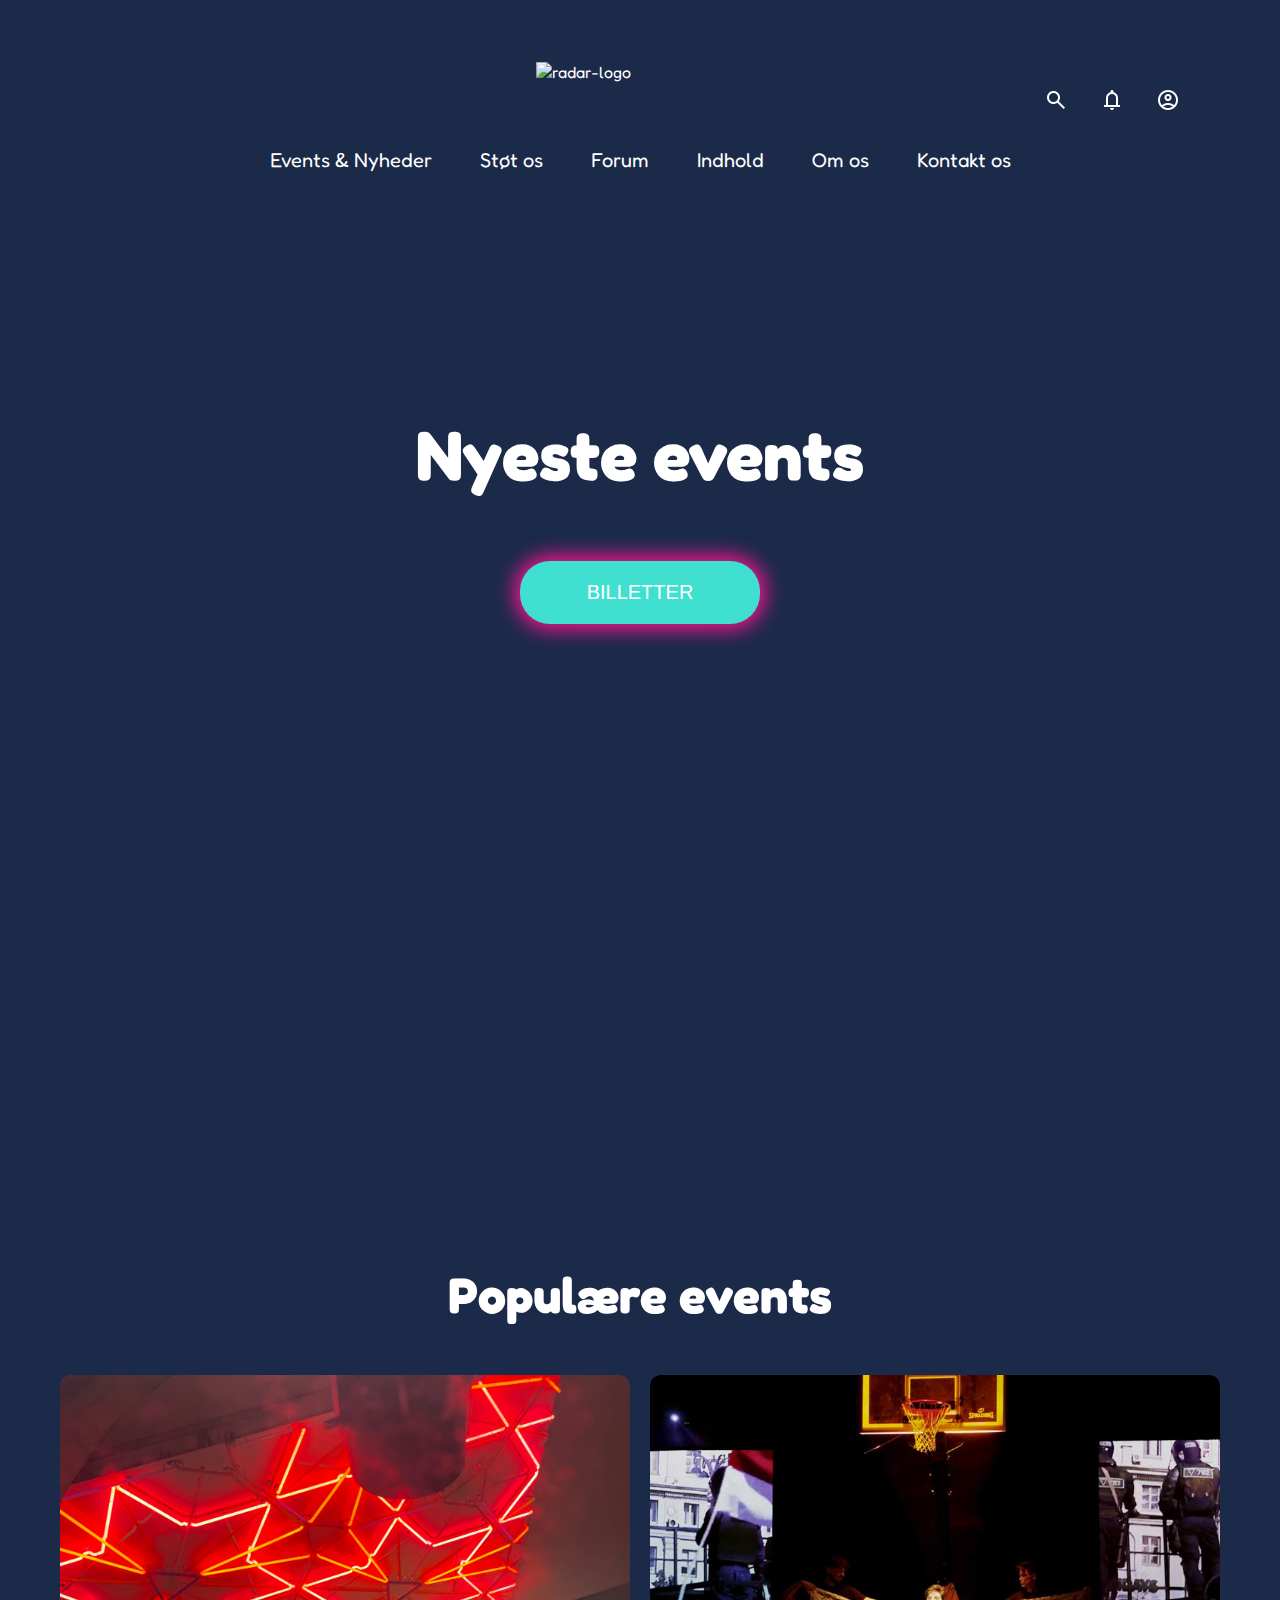
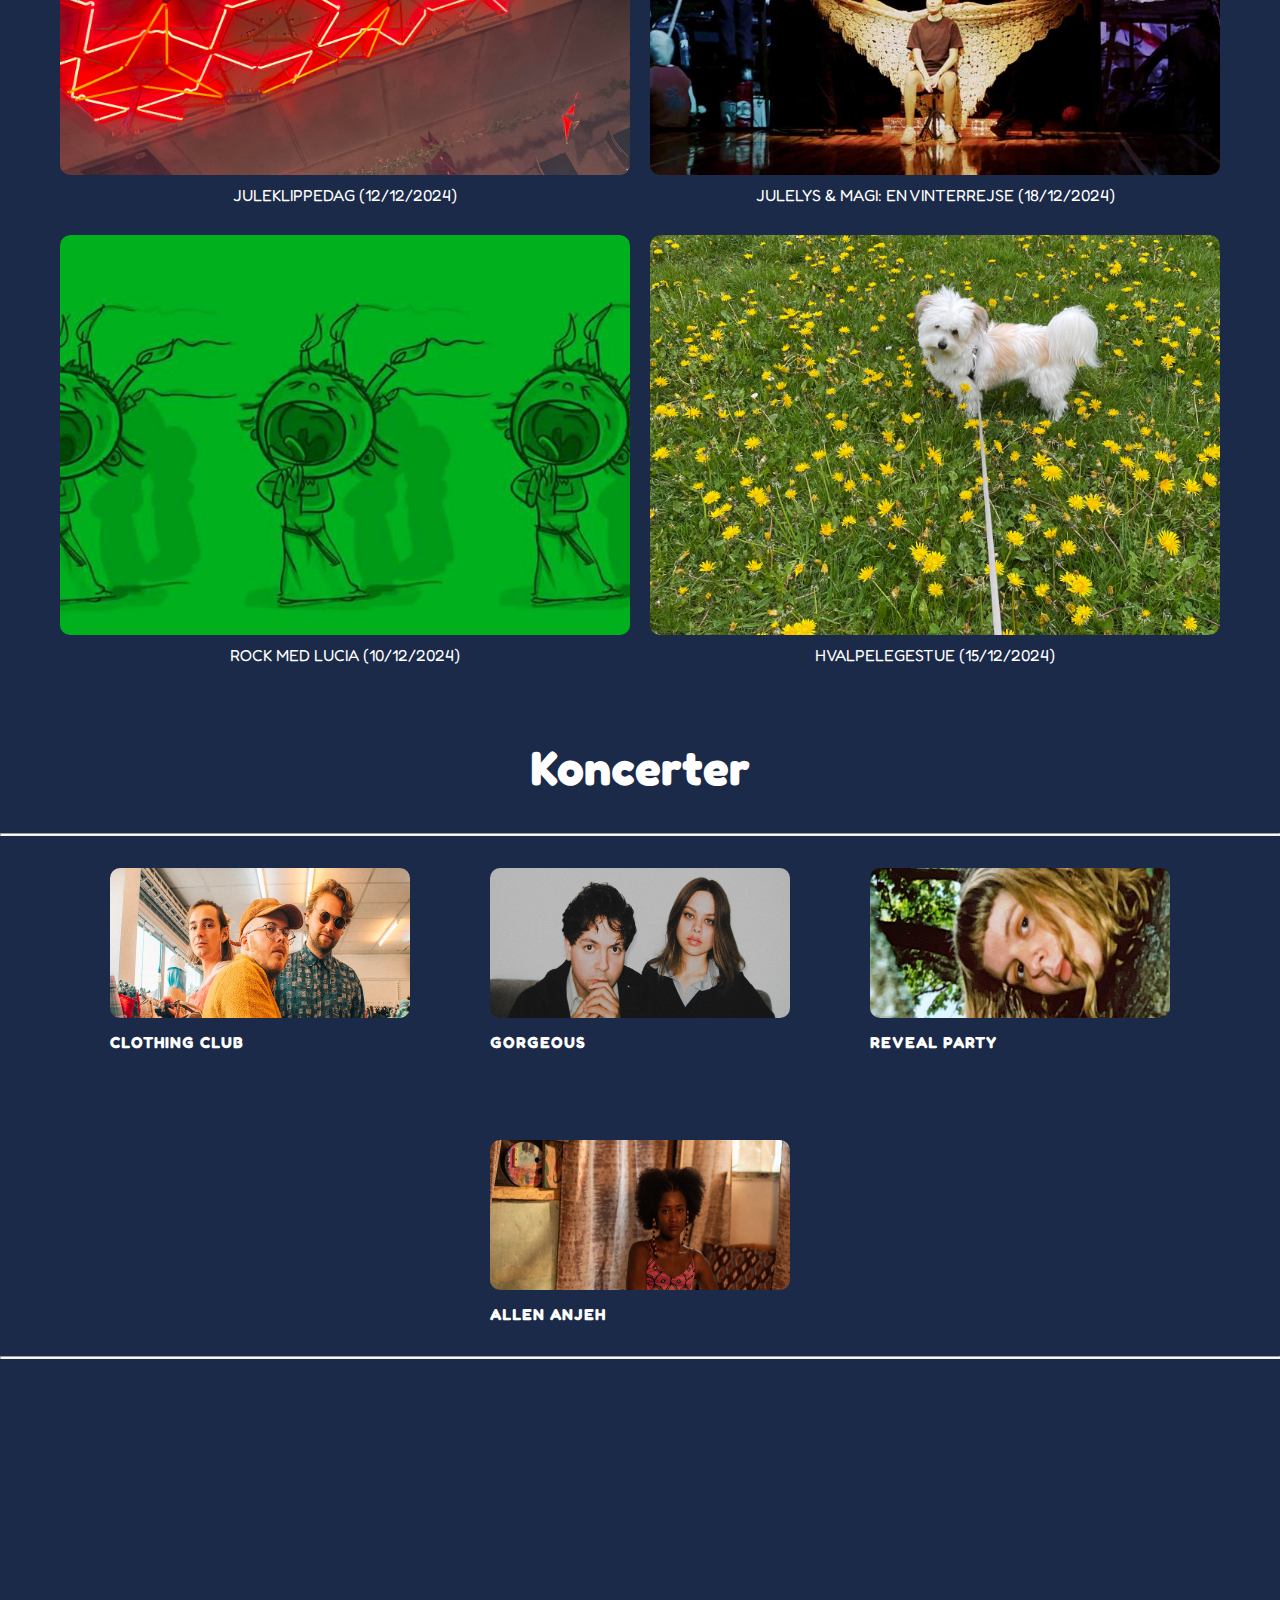
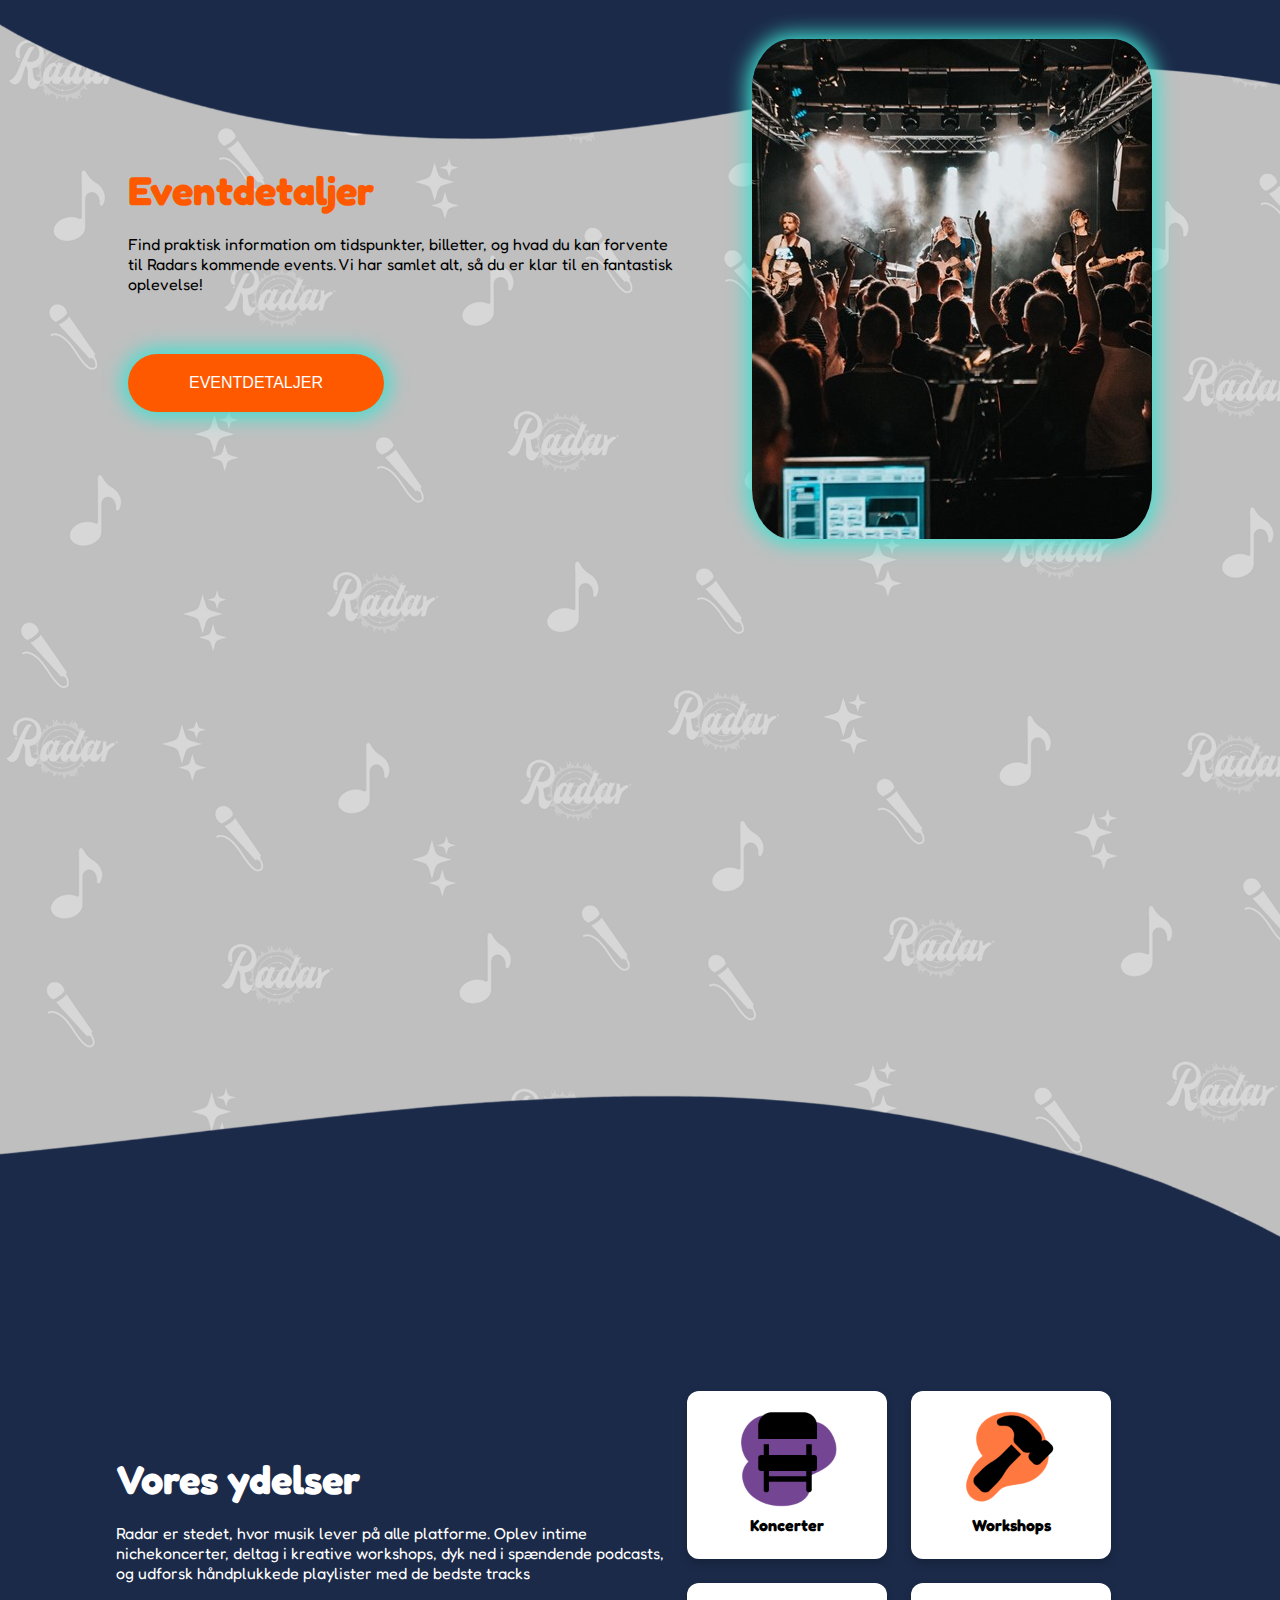
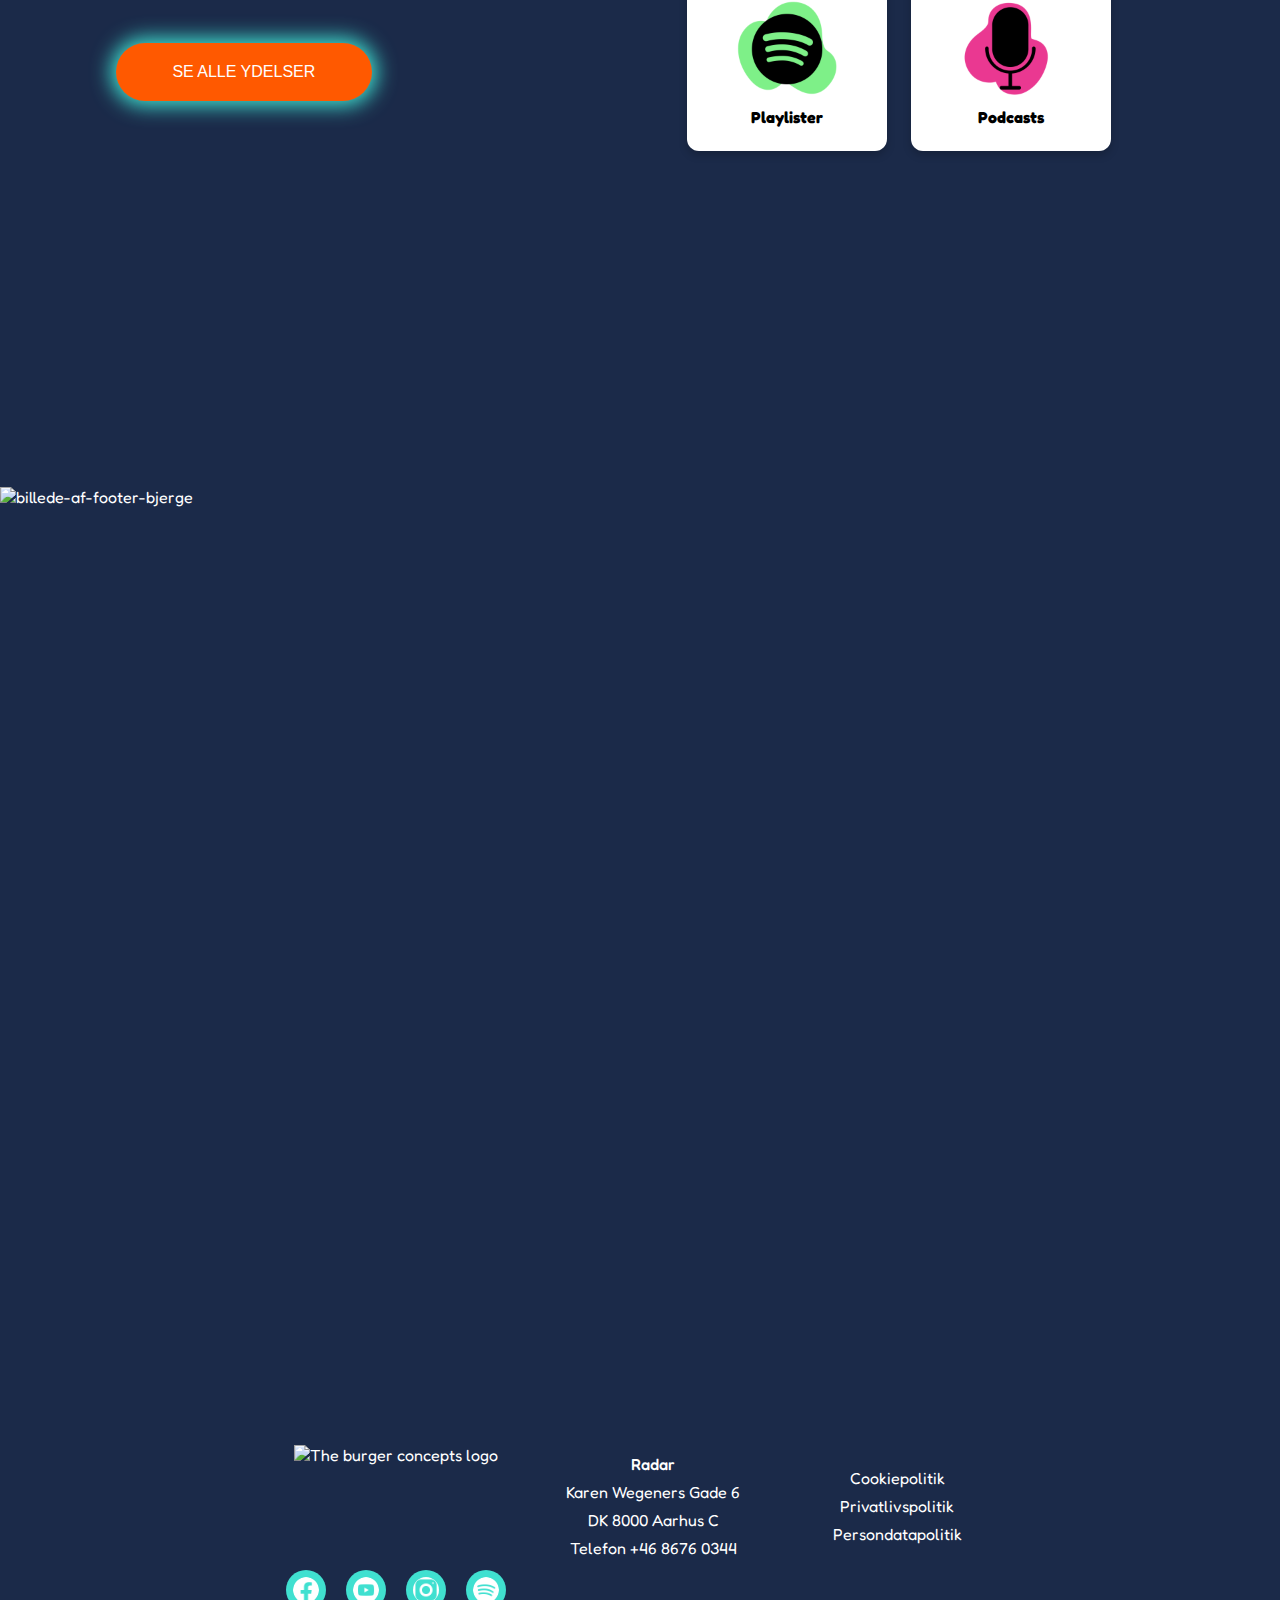
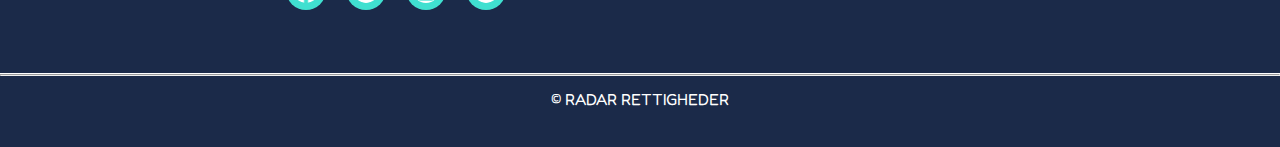
==== commit 364c98b1: "added responsive media queries to two sites" ====
--- a/html/events.html
+++ b/html/events.html
@@ -3,6 +3,8 @@
 <head>
     <meta charset="UTF-8">
     <meta name="viewport" content="width=device-width, initial-scale=1.0">
+    <meta name="keywords" content="Radar, radar tilskud, radar aarhus støtte, Aarhus, musik, upcoming artister, koncerter i Aarhus, Radar århus program, Radar kapacitet, Radar koncerter, Radar billetter">
+    <meta name="description" content="Opdag Radar Aarhus koncertprogram for december 2024 og find de bedste kommende koncerter på Radar. Få information om Radar Aarhus kapacitet og køb billetter til koncerter i december 2024.">
     <title>Events</title>
     <link rel="stylesheet" href="../css/nav.css">
     <link rel="stylesheet" href="../css/footer.css" />
@@ -39,11 +41,10 @@
         
         <header>
         
-            <a href="" class="logo"></a>
             <input type="checkbox" id="menu-bar">
-            <label for="menu-bar">
-                <img src="../img/burger-menu.png" alt="">
-            </label>
+        <label class="menu-bar" for="menu-bar">
+            <img src="../img/burger-menu.png" alt="burger-menu-icon">
+        </label>
         
         
         
--- a/css/nav.css
+++ b/css/nav.css
@@ -2,8 +2,13 @@
     margin: 0;
     padding: 0;
     box-sizing: border-box;
+    pointer-events: auto;
   }
   
+
+  body {
+    background-color: #333;
+  }
 
   .top-box {
     display: flex;
@@ -14,6 +19,8 @@
     padding: 20px;
     margin-bottom: 1rem;
     padding-top: 2rem;
+    
+
 }
 
 .radar-logo {
@@ -23,7 +30,11 @@
     display: flex;
     justify-content: center;
     align-items: center; 
-}
+    cursor: pointer;
+    z-index: 10;
+    pointer-events: auto; 
+}
+
 
 .radar-logo img {
     width: 13rem;
@@ -39,8 +50,10 @@
     margin-left: auto;
     padding-top: 3.5rem; 
     margin-right: 5rem;
-
-}
+    cursor: pointer;
+}
+
+
 
 .nav-icons .search-icon,
 .nav-icons .notification-icon,
@@ -50,6 +63,16 @@
     cursor: pointer; 
 }
 
+
+
+.nav-icons .search-icon:hover,
+.nav-icons .notification-icon:hover,
+.nav-icons .profile-icon:hover {
+    width: 1.5rem; 
+    height: auto; 
+    cursor: pointer; 
+    transform: scale(1.3);
+}
 
 .navbar {
     display: flex;
@@ -123,6 +146,7 @@
     display: none;
 }
 
+
 @media(max-width:991px){
 
 
@@ -136,16 +160,21 @@
 
     header .navbar{
         position: absolute;
-        top: 100%;
         left:0;
         right:0;
-        background: #fff;
-        border-top: 1px solid rgba(0,0,0,0.1);
+        background: #1B2A49;
         display: none;
+        z-index: 3;
+        padding-bottom: 30rem;
     }
 
     header .navbar ul li {
         width: 100%;
+        display: flex;
+        justify-content: center;
+        align-items: center;
+        flex-direction: column; /* Ensure items stack vertically */
+        gap: 1px; /* Adds space between items */
     }
 
     header .navbar ul li ul {
@@ -154,7 +183,7 @@
     }
 
     header .navbar ul li ul li {
-        background: #eee;
+        background: #ffadd954;
     }
 
     header .navbar ul li ul li ul {
@@ -162,9 +191,54 @@
         left:0;
     }
 
-    #menu-bar:checked ~ .navbar {
+    #menu-bar:checked ~ .navbar  {
         display: block;
-
-    }
-
-}
+        margin-bottom: 40rem; 
+
+    }
+
+    #menu-bar:checked ~ .content-video {
+        margin-top: 40rem; /* Adjust the value based on the navbar height */
+        transition: margin-top 0.3s ease; /* Add smooth animation */
+    }
+
+    .menu-bar {
+        position: absolute;
+        display: flex;
+        justify-content: flex-start;
+        align-items: center;
+        cursor: pointer;
+        margin-top: -5rem;
+        z-index: 3;
+    }
+
+    .menu-bar img {
+        height: 40px;
+        width: auto; 
+    }
+
+    .nav-icons {
+    margin-left: 70%;
+    }
+    
+}
+
+/* Telefon (max-width: 480px) */
+@media only screen and (max-width: 480px) {
+    .nav-icons {
+        margin-left: 70%;
+        margin-bottom: -1.5rem;
+        }
+
+        .menu-bar {
+            position: absolute;
+            display: flex;
+            justify-content: flex-start;
+            align-items: center;
+            cursor: pointer;
+            margin-top: -4.1rem;
+            z-index: 3;
+        }
+}
+
+
--- a/css/events.css
+++ b/css/events.css
@@ -116,7 +116,6 @@
 
   .concert-container {
     margin: 0 auto;
-    text-align: cen;
 }
 
 
@@ -124,7 +123,6 @@
     display: flex;
     justify-content: center;
     align-items: center;
-
     gap: 5rem; /* Space between items */
     flex-wrap: wrap; /* Make it responsive */
 }
@@ -180,7 +178,11 @@
     min-height: 50vh; 
     z-index: 0; 
     margin-top: 15rem;
-}
+    background-position: center;
+    background-repeat: no-repeat;
+    background-size: cover; /* Default */
+}
+
 
 .brand-white-container img {
     display: block; 
@@ -270,19 +272,19 @@
  
 .ydelser-container {
     display: flex;
-    justify-content: center;
-    align-items: center;  
-    width: 100%; 
-    min-height: 100vh; 
-    z-index: 1;
+    flex-direction: row; /* Stack elements vertically */
+    justify-content: space-between; /* Space between the text and grid */
+    align-items: flex-start; /* Align items to the top */
+    gap: 2rem; /* Add spacing between elements */
+    padding: 1rem; /* Add padding for smaller screens */
+    margin-top: 10rem;
 }
 
 .vores-ydelser {
    color: #ffffff; 
    font-size: 40px;
 }
-.text-container-ydelser {
-    position: absolute;  
+.text-container-ydelser { 
     left: 10%;
     display: flex;
     flex-direction: column;
@@ -291,6 +293,7 @@
     gap: 20px;
     z-index: 1; 
     color: #ffffff; 
+    margin-left: 8%;
 }
 
 
@@ -321,19 +324,22 @@
     display: flex;
     transition: transform 0.5s ease-in-out;
     z-index: 1;
-    position: absolute; 
     display: flex;
     align-items:flex-end;
     right: 10%;
     margin-top: -10rem;
-
-}
-/* Grid Container */
+    margin-bottom: 20rem;
+}
 .grid-container {
     display: grid;
-    grid-template-columns: repeat(2, 1fr); /* 2 columns */
-    gap: 1.5rem; /* Space between cards */
-    width: 500px;
+    grid-template-columns: repeat(auto-fit, minmax(200px, 1fr)); /* Responsive columns */
+    gap: 1.5rem;
+    width: 100%;
+    max-width: 600px; /* Optional max width */
+    margin: 0 auto; /* Center the grid */
+    padding: 0 1rem;
+    margin-top: 6rem;
+    margin-left: -30%;
 }
 
 /* Card Styling */
@@ -390,3 +396,205 @@
     height: auto;
     object-fit: cover; 
 }
+/* responsiv design med media queries */
+
+/* Desktop (min-width: 769px) */
+@media only screen and (min-width: 769px) {
+
+}
+
+
+/* Tablet (min-width: 481px and max-width: 768px) */
+@media only screen and (min-width: 481px) and (max-width: 768px) {
+
+    section.eventdetaljer-container {
+        display: flex;
+        flex-direction: column;
+        justify-content: center;
+        align-items: center;  
+        width: 100%; 
+        min-height: 100vh; 
+        position: absolute; 
+        z-index: 1;
+        margin-top: -53rem;
+    }
+
+    .radar-koncert img {
+        cursor: pointer;
+        object-fit: cover;
+        max-width: 100%;
+        max-height: 100%;
+        width: 250px;
+        height: 350px;
+    }
+
+    article.text-container-event {
+        position: absolute;
+        left: 10%;
+        display: flex;
+        flex-direction: column;
+        max-width: 400px;
+        max-height: 300px;
+        z-index: 1;
+        color: #000000;
+    }
+
+    article.text-container-event p {
+        position: absolute;
+        left: 10%;
+        display: flex;
+        flex-direction: column;
+        max-width: 400px;
+        max-height: 300px;
+        gap: 20px;
+        z-index: 1;
+        color: #000000;
+        margin-top: 5rem;
+    }
+
+    h2.eventdetaljer {
+        margin-bottom: 8rem;
+    }
+
+    .ydelser-container {
+        display: flex;
+        flex-direction: column; /* Stack elements vertically */
+        justify-content: space-between; /* Space between the text and grid */
+        align-items: flex-start; /* Align items to the top */
+        gap: 10rem; /* Add spacing between elements */
+        padding: 1rem; /* Add padding for smaller screens */
+        
+    }
+
+    .ydelse-container {
+        display: flex;
+        transition: transform 0.5s ease-in-out;
+        z-index: 1;
+        display: flex;
+        justify-content: center;
+        align-items:center;
+        margin-bottom: 20rem;
+        margin-left: 37%;
+    }
+
+    .text-container-ydelser { 
+        display: flex;
+        flex-direction: column;
+        justify-content: center;
+        text-align: center;
+        align-items: center;
+        max-width: 550px;
+        max-height: 400px;
+        gap: 20px;
+        z-index: 1; 
+        color: #ffffff; 
+        margin-left: 13%;
+    }
+ 
+    
+
+} 
+
+/* Telefon (max-width: 480px) */
+@media only screen and (max-width: 481px) {
+    .ydelser-container {
+        display: flex;
+        flex-direction: column; /* Stack elements vertically */
+        justify-content: space-between; /* Space between the text and grid */
+        align-items: flex-start; /* Align items to the top */
+        gap: 10rem; /* Add spacing between elements */
+        padding: 1rem; /* Add padding for smaller screens */
+    }
+
+    .ydelse-container {
+        display: flex;
+        transition: transform 0.5s ease-in-out;
+        z-index: 1;
+        display: flex;
+        justify-content: center;
+        align-items:center;
+        margin-bottom: 10rem;
+    }
+
+    .grid-container {
+        display: grid;
+        grid-template-columns: repeat(auto-fit, minmax(200px, 1fr));
+        gap: 1.5rem;
+        width: 100%;
+        max-width: 600px;
+        margin: 0 auto;
+        padding: 0 1rem;
+        margin-top: 6rem;
+    }
+
+    .text-container-ydelser { 
+        display: flex;
+        flex-direction: column;
+        justify-content: center;
+        text-align: center;
+        align-items: center;
+        max-width: 550px;
+        max-height: 400px;
+        gap: 20px;
+        z-index: 1; 
+        color: #ffffff; 
+    }
+
+    section.eventdetaljer-container {
+        display: flex;
+        justify-content: center;
+        align-items: center;
+    }
+
+    section.eventdetaljer-container img {
+    object-fit: cover;
+    max-width: 100%; /* Ensures the image does not overflow horizontally */
+    max-height: 100%; /* Ensures the image does not overflow vertically */
+    width: 400px;
+    height: 500px;
+    }
+
+
+    .brand-white-container {
+      overflow: hidden;
+    }
+
+
+    .brand-white-container img {
+        background-size: 100% ; /* Stretch image for very small screens */
+        width: 300%; /* Further increase image size for very small screens */
+        height: auto;
+    }
+
+    article.text-container-event {
+        display: flex;
+        flex-direction: column;
+        text-align: center;
+        max-width: 400px;
+        max-height: 300px;
+        z-index: 1;
+        color: #000000;
+        margin-bottom: -60rem;
+    }
+
+    .event-detaljer-button {
+        display: flex;
+        justify-content: center;
+        align-items: center;
+        margin-top: 1rem;
+        max-width: 16rem;
+        max-height: 10rem;
+        background-color: #FF5900; 
+        color: white; 
+        border-radius: 30px; 
+        cursor: pointer; 
+        font-size: 16px; 
+        margin-left: 4rem;
+      }
+    }
+
+
+
+    
+
+
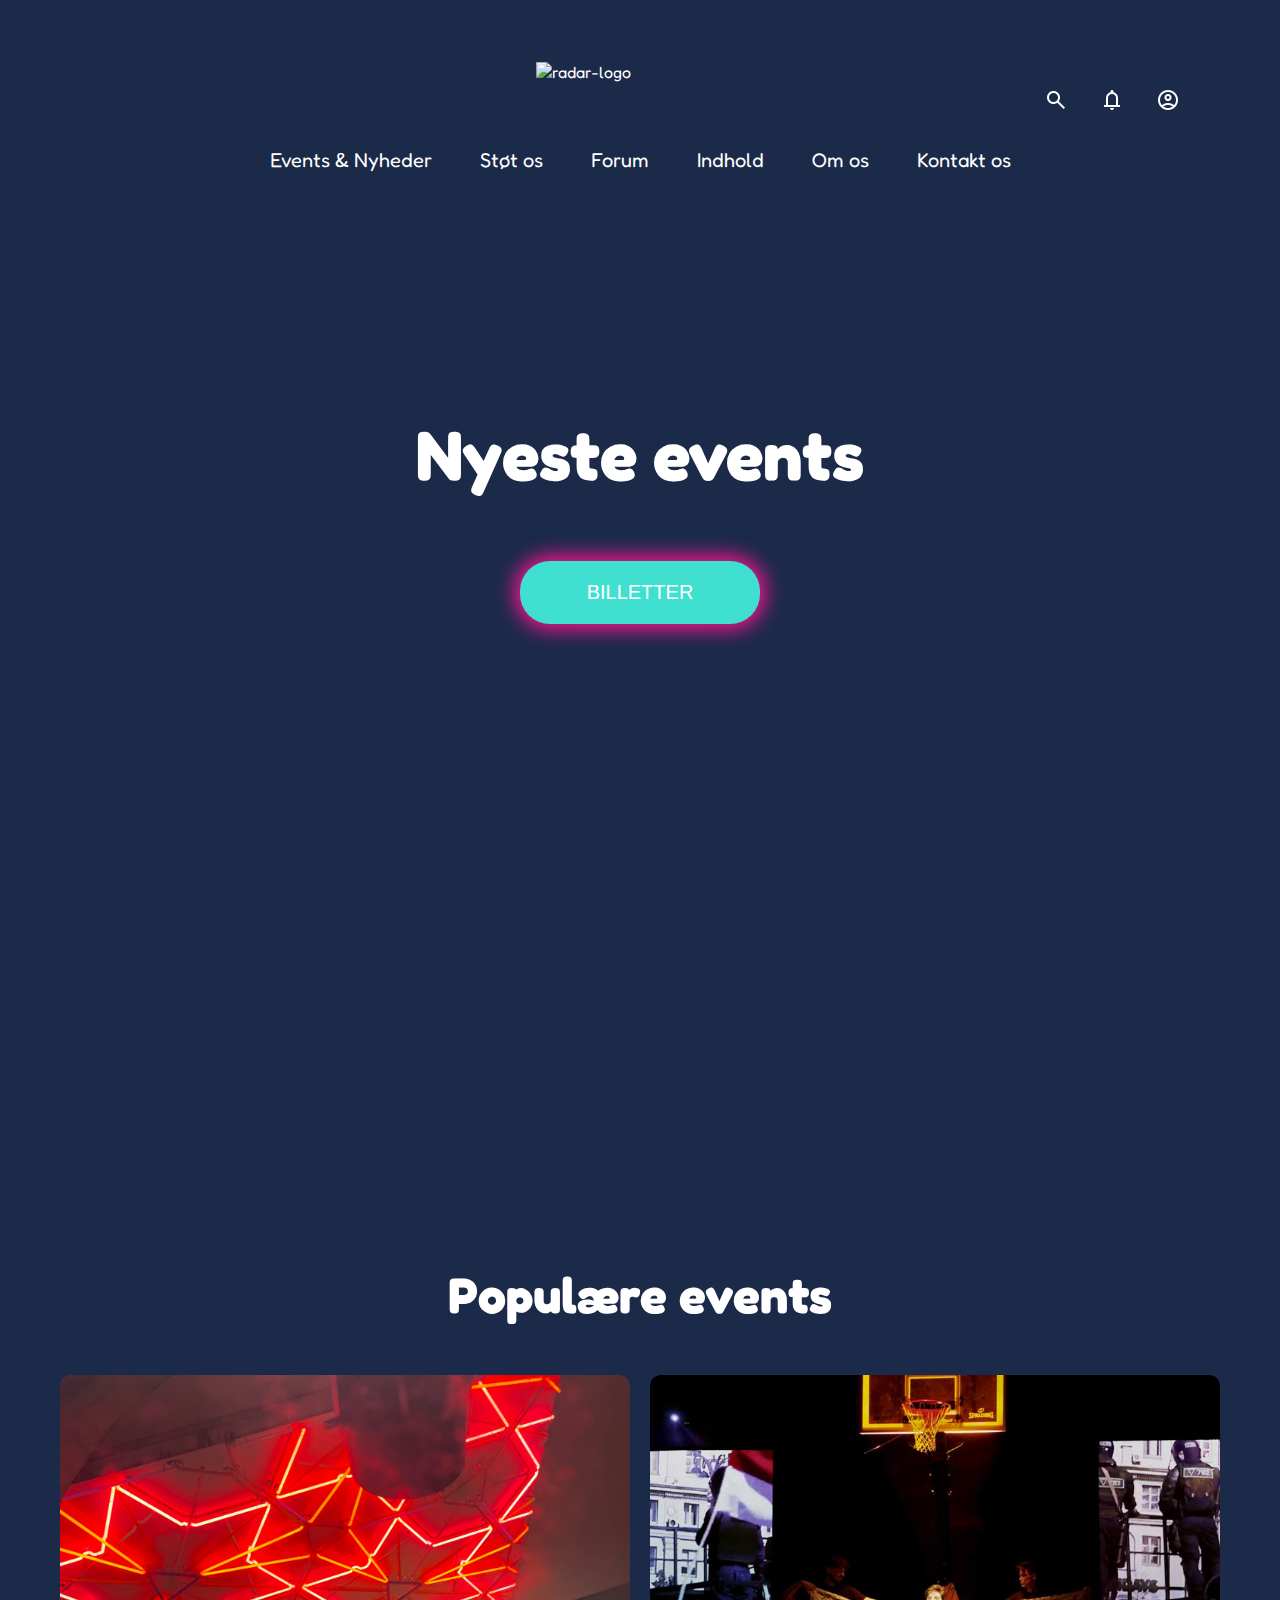
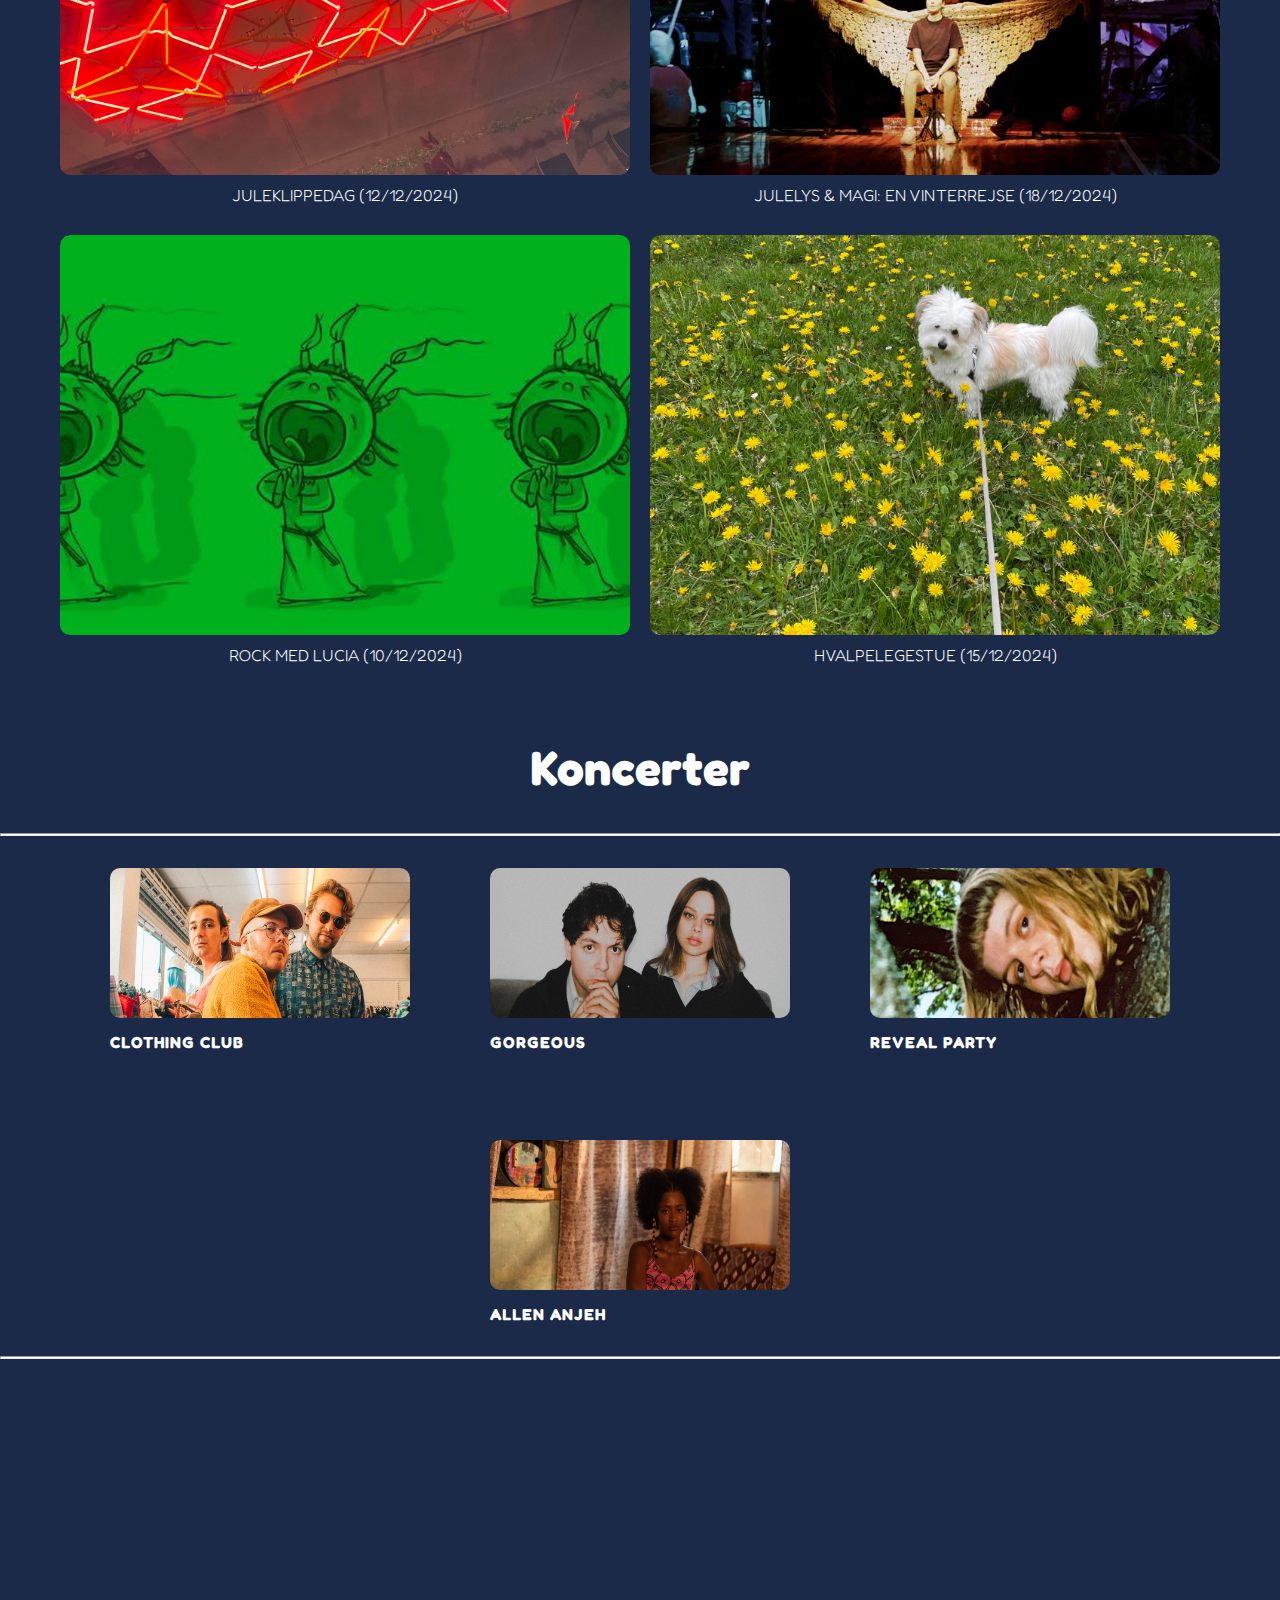
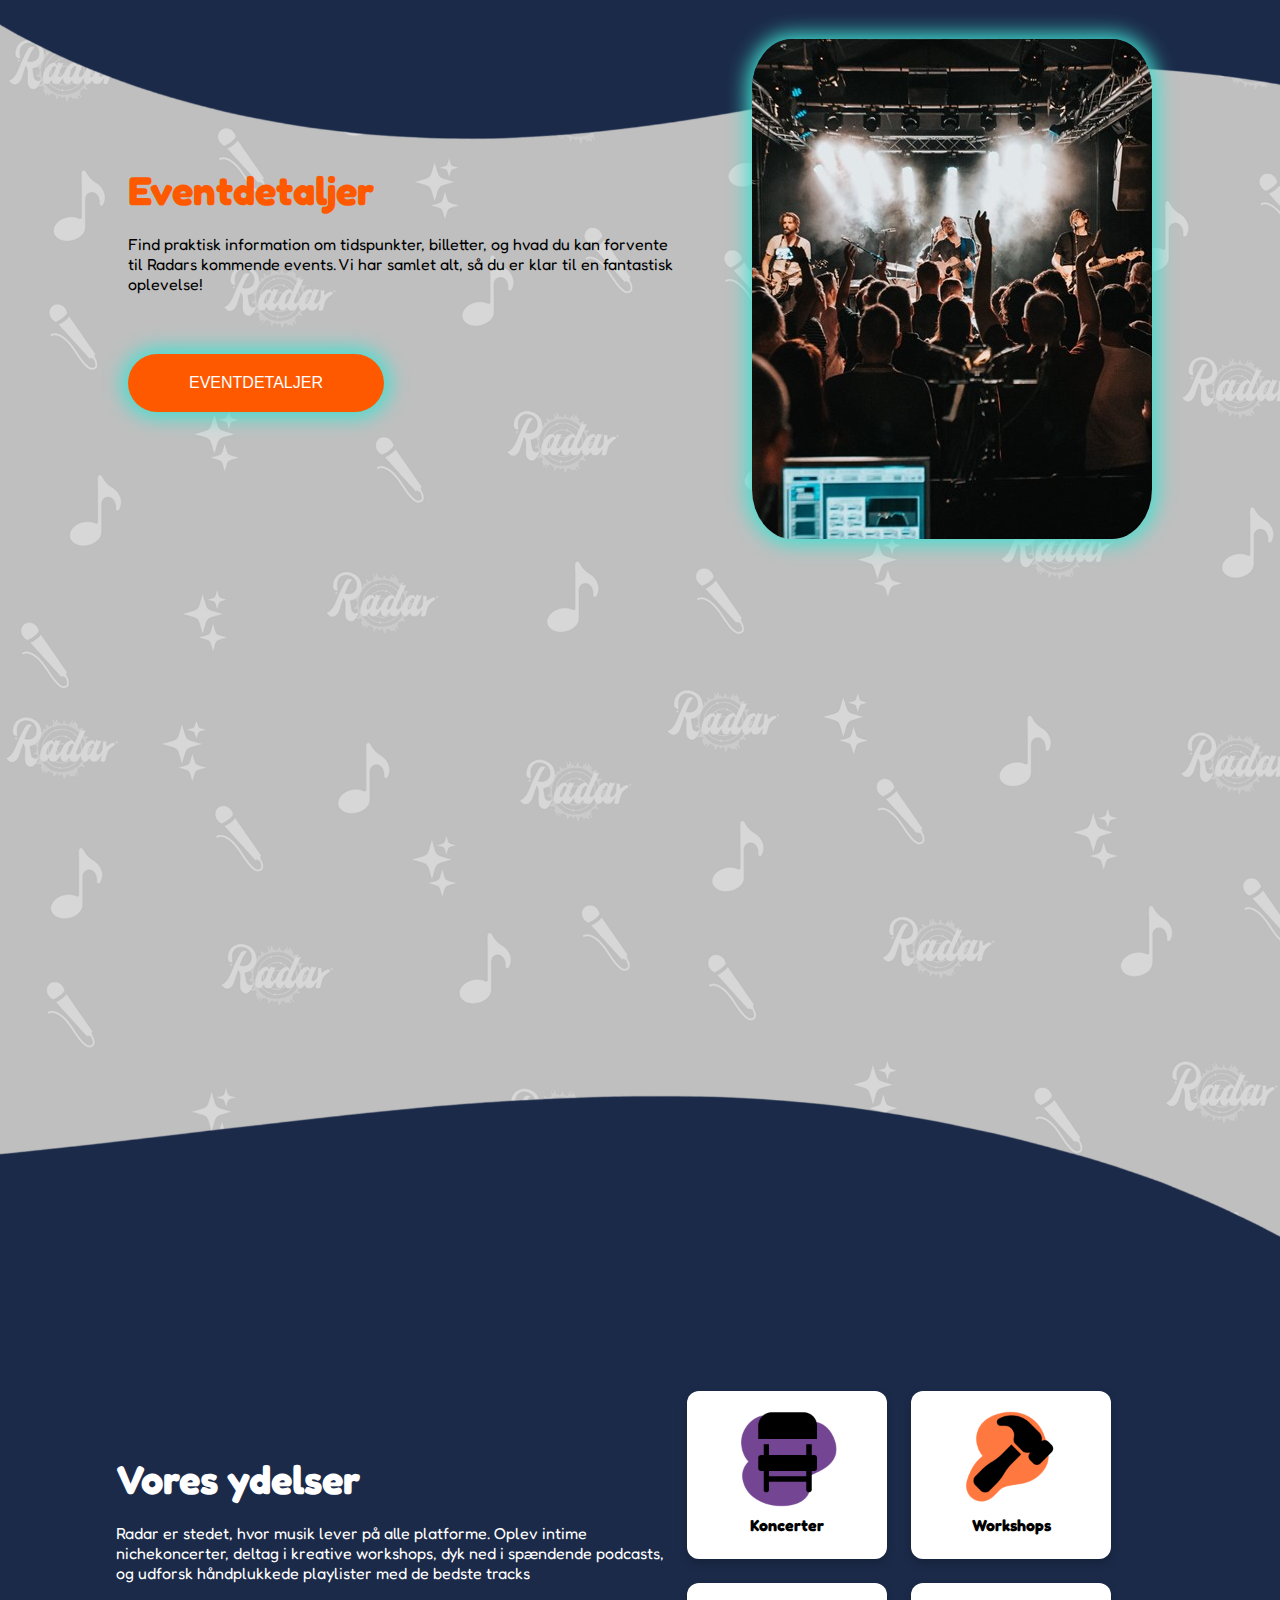
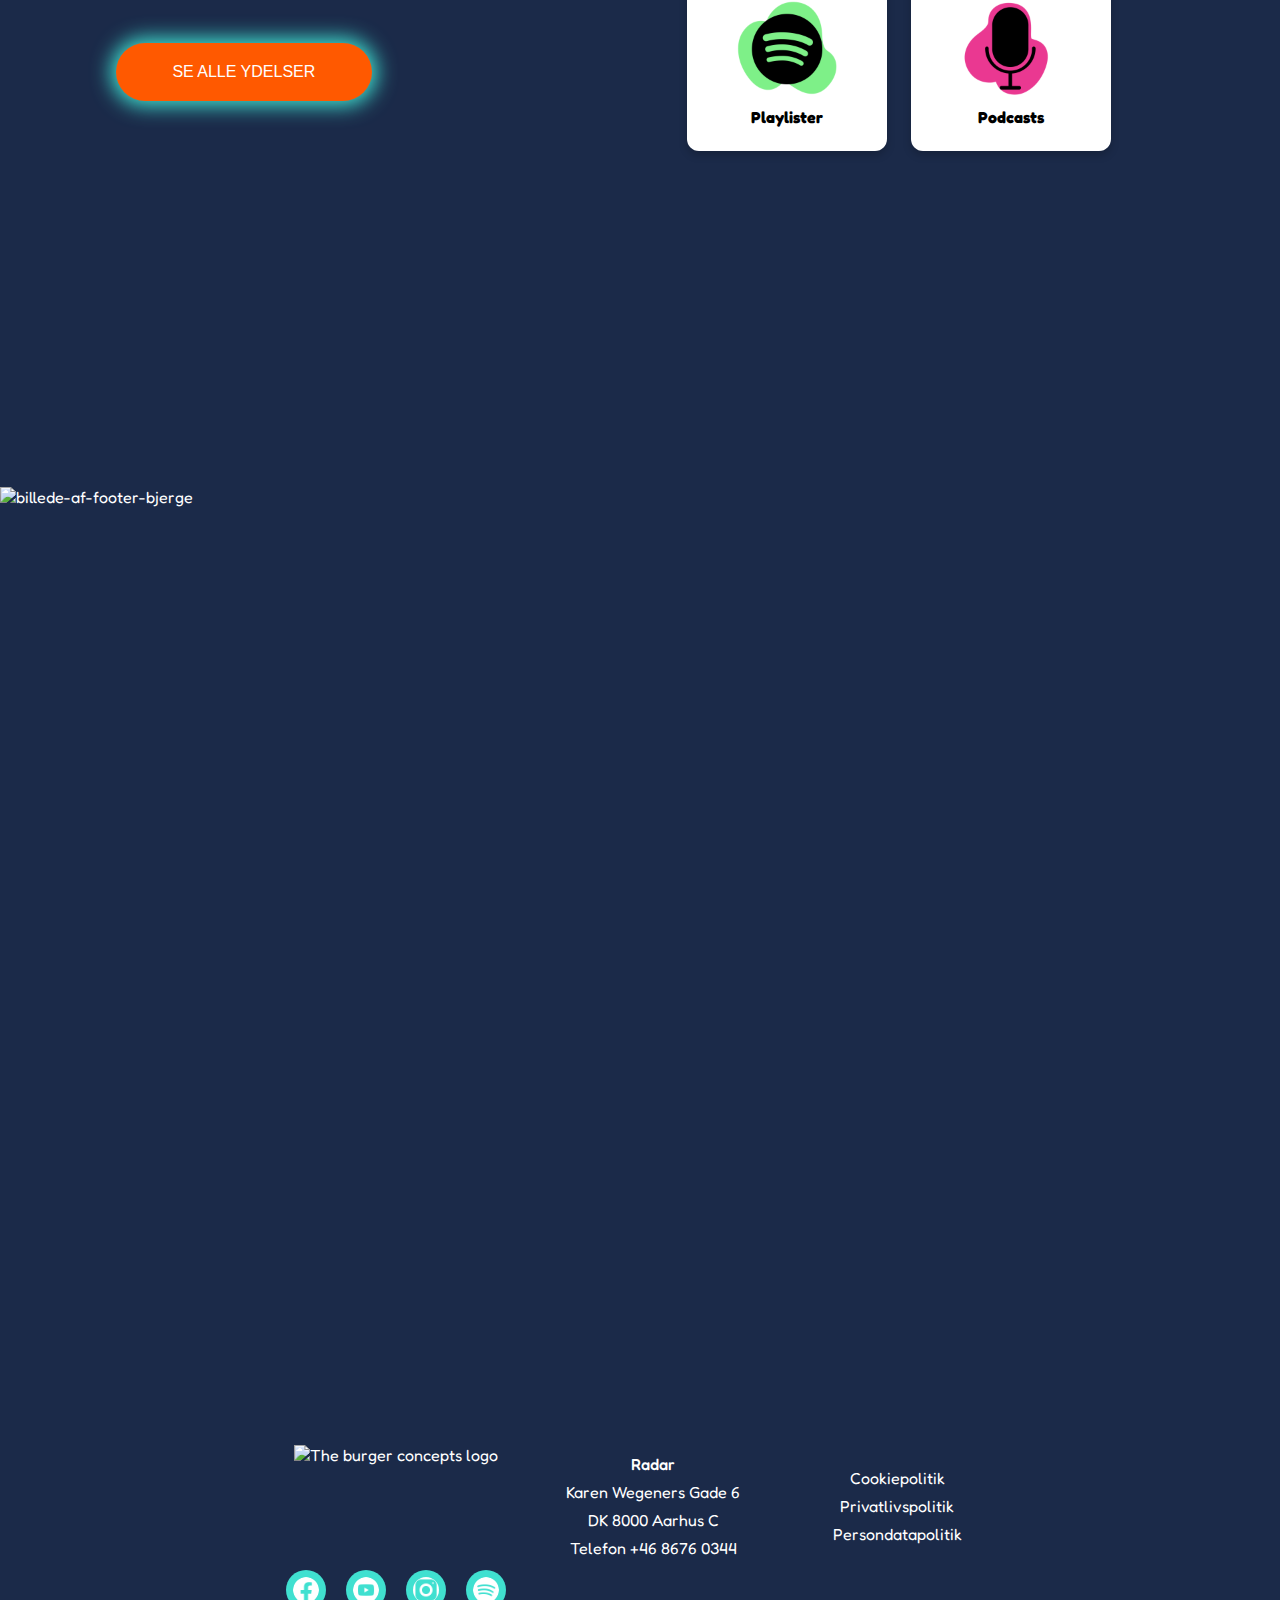
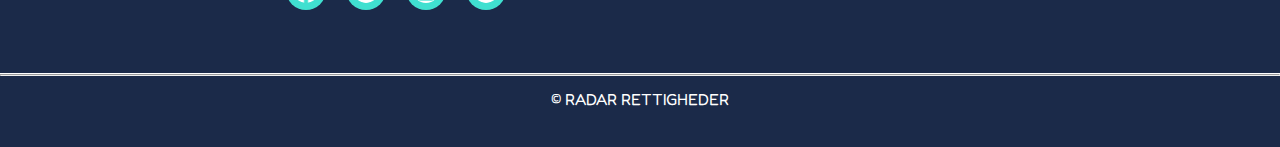
==== commit a3296861: "Validation of html and css" ====
--- a/html/events.html
+++ b/html/events.html
@@ -13,7 +13,7 @@
     <link rel="icon" type="image/x-icon" href="../img/favicon.ico" />
 </head>
 <body>
-
+    <main>
     <section class="hero">
         <nav class="top-nav">
 
@@ -21,6 +21,7 @@
             
             
                 <section class="radar-logo">
+                    <a href="../index.html" target="_blank" class="radar-logo">
                         <img src="../img/radar-logo-sticker.png" alt="radar-logo">
                     </a>
                 </section>
@@ -50,21 +51,21 @@
         
             <nav class="navbar">
                 <ul>
-                    <li><a href="#">Events & Nyheder</a></li>
-                    <li><a href="#">Støt os</a></li>
-                    <li><a href="#">Forum</a>
+                    <li><a href="../html/events.html" target="_blank">Events & Nyheder</a></li>
+                    <li><a href="../html/stoet.html" target="_blank">Støt os</a></li>
+                    <li><a href="../html/forum.html" target="_blank">Forum</a>
                       
                         
         
                         <li><a href="#">Indhold</a>
                             <ul>
-                                <li><a href="#">Blog</a></li>
-                                <li><a href="#">Playlister</a></li>
-                                <li><a href="#">Podcasts</a></li>
-                                <li><a href="#">Arkiv</a></li>
+                                <li><a href="https://radarlive.dk/blog/" target="_blank">Blog</a></li>
+                            <li><a href="#">Playlister</a></li>
+                            <li><a href="https://radarlive.dk/podcast/" target="_blank">Podcasts</a></li>
+                            <li><a href="https://radarlive.dk/kalender/arkiv/" target="_blank">Arkiv</a></li>
                             </ul>
         
-                            <li><a href="#">Om os</a>
+                            <li><a href="https://radarlive.dk/informationer/" target="_blank">Om os</a>
                         <ul>
                             <li><a href="#">Hvad er Radar?</a></li>
                             <li><a href="#">Sociale medier</a></li>
@@ -91,7 +92,7 @@
         
     
     
-        <main>
+ 
             <section class="first-container-text">
                 <h1 class="nyeste-events">Nyeste events</h1>
     
@@ -205,6 +206,7 @@
                 <img src="../img/footer-bjerge.png" alt="billede-af-footer-bjerge" class="bjerge-image">
             </section>
     </section>
+</section>
     </main>
     
 
@@ -248,7 +250,7 @@
         </section>
     
           <section class="footer-links">
-            <p class="radar-bold">Radar</a></p>
+            <p class="radar-bold">Radar</p>
             <p><a href="https://g.co/kgs/sAZFvge"
                 >Karen Wegeners Gade 6</a></p>
             <p>DK 8000 Aarhus C</p>
--- a/css/nav.css
+++ b/css/nav.css
@@ -2,7 +2,6 @@
     margin: 0;
     padding: 0;
     box-sizing: border-box;
-    pointer-events: auto;
   }
   
 
@@ -32,7 +31,6 @@
     align-items: center; 
     cursor: pointer;
     z-index: 10;
-    pointer-events: auto; 
 }
 
 
@@ -125,7 +123,6 @@
 
 header .navbar ul li ul li ul {
     left: 200px;
-    top:10;
 }
 
 header .navbar ul li:focus-within > ul,
--- a/css/events.css
+++ b/css/events.css
@@ -104,7 +104,7 @@
   
   .event p {
     margin: 10px 0;
-    font-weight: 100px;
+    font-weight: 100;
     text-align: center;
     color: white;
   }
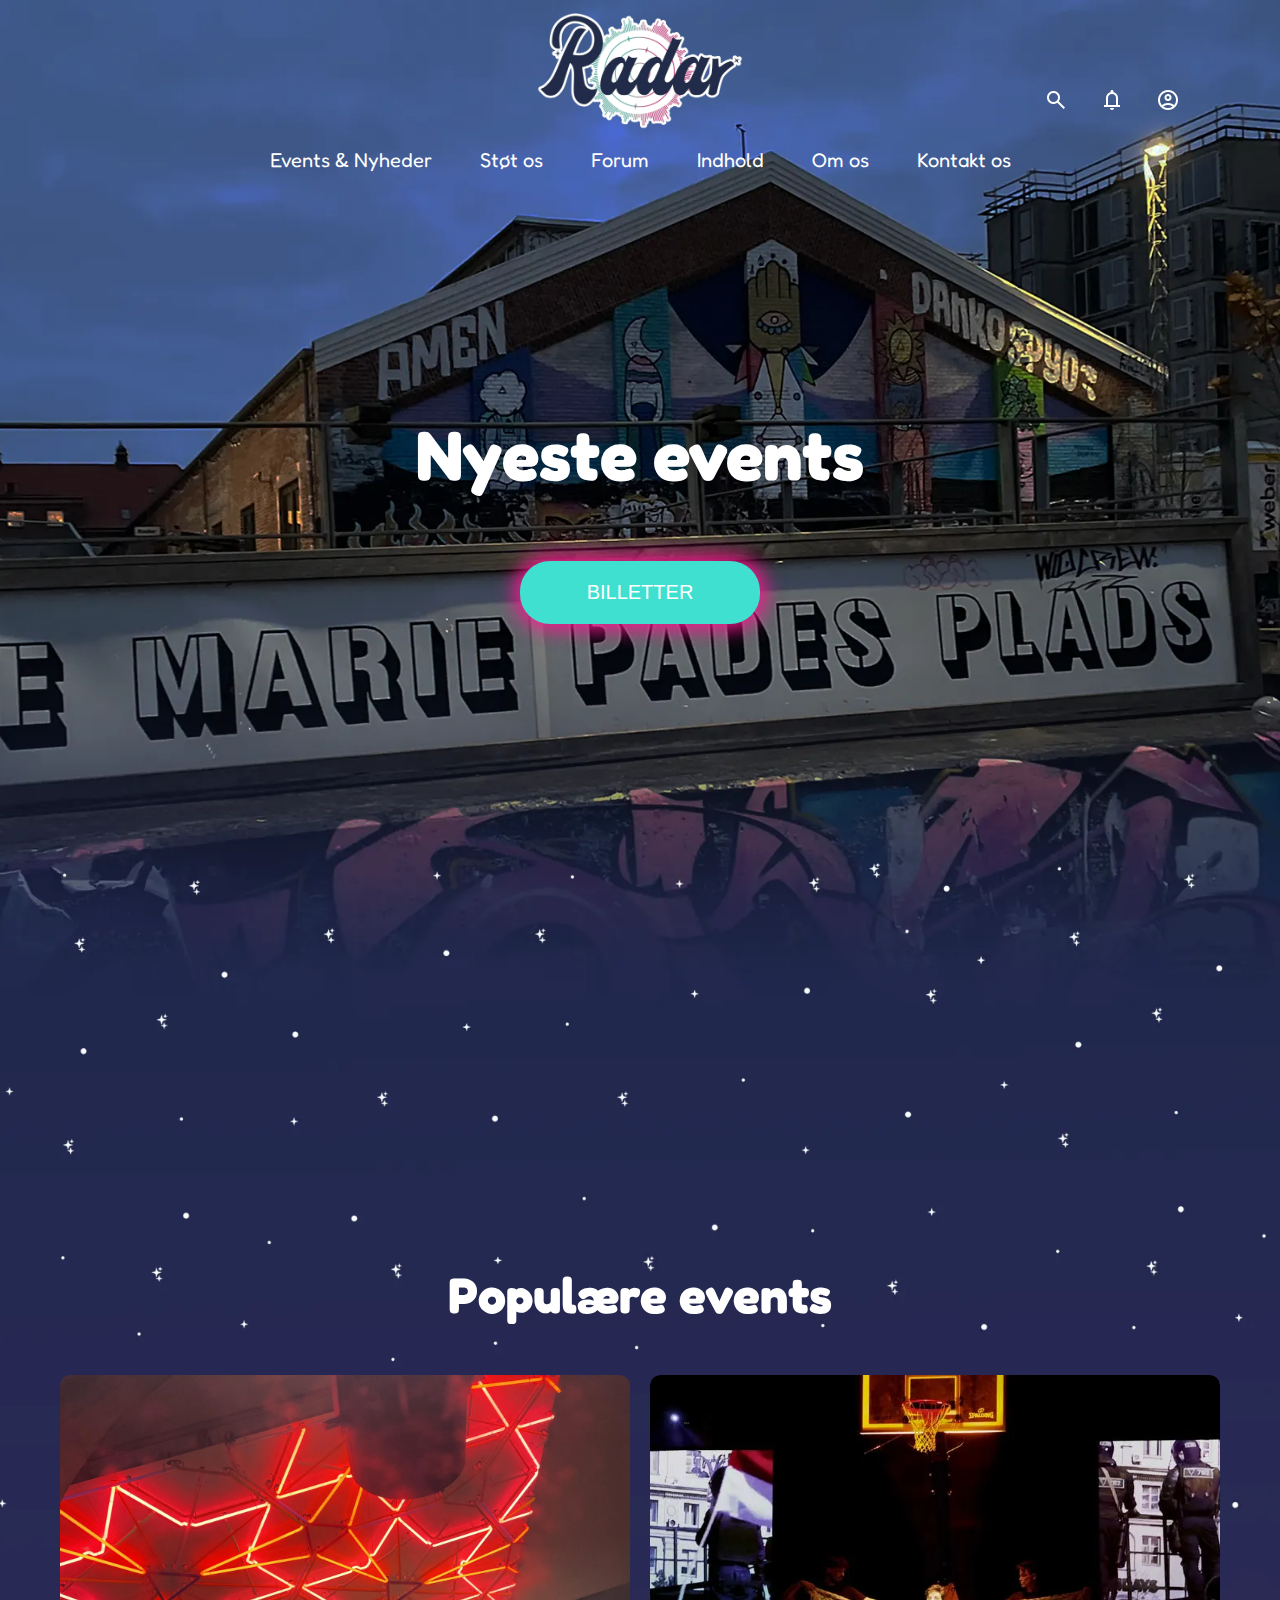
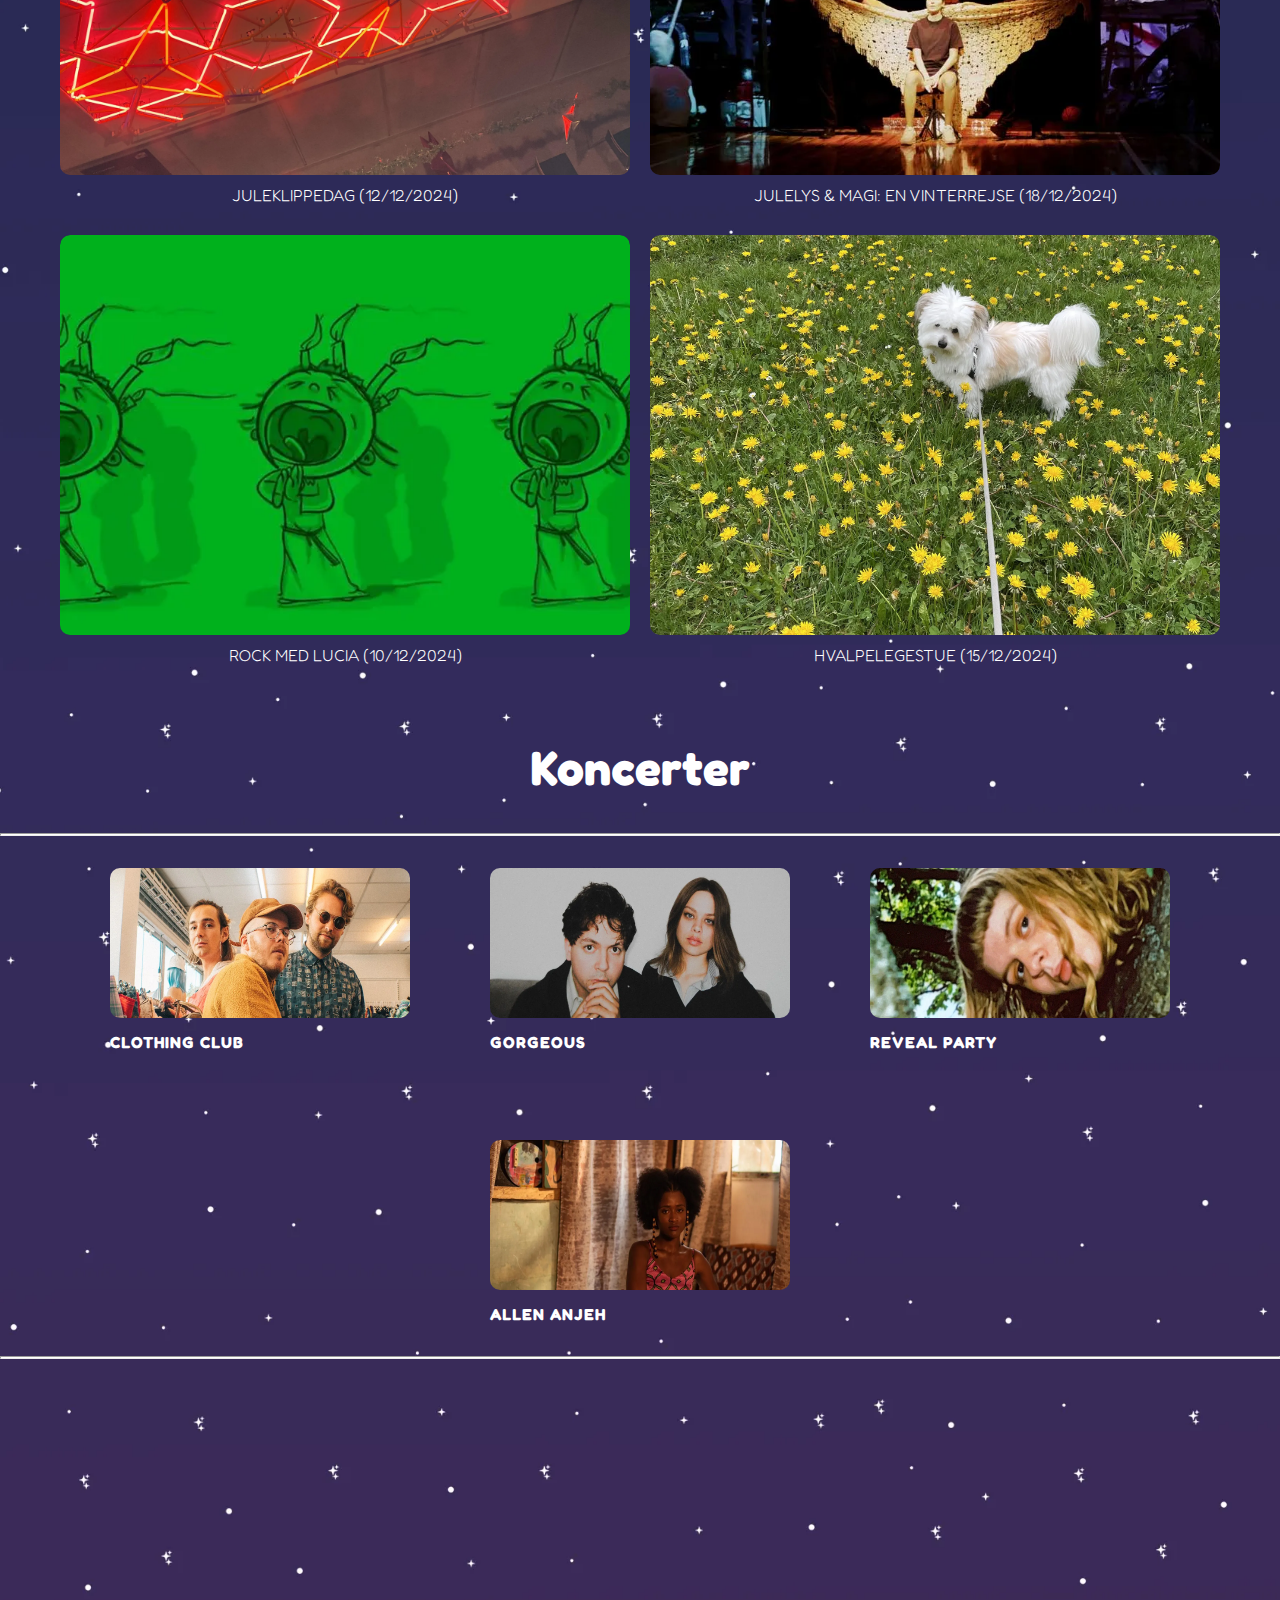
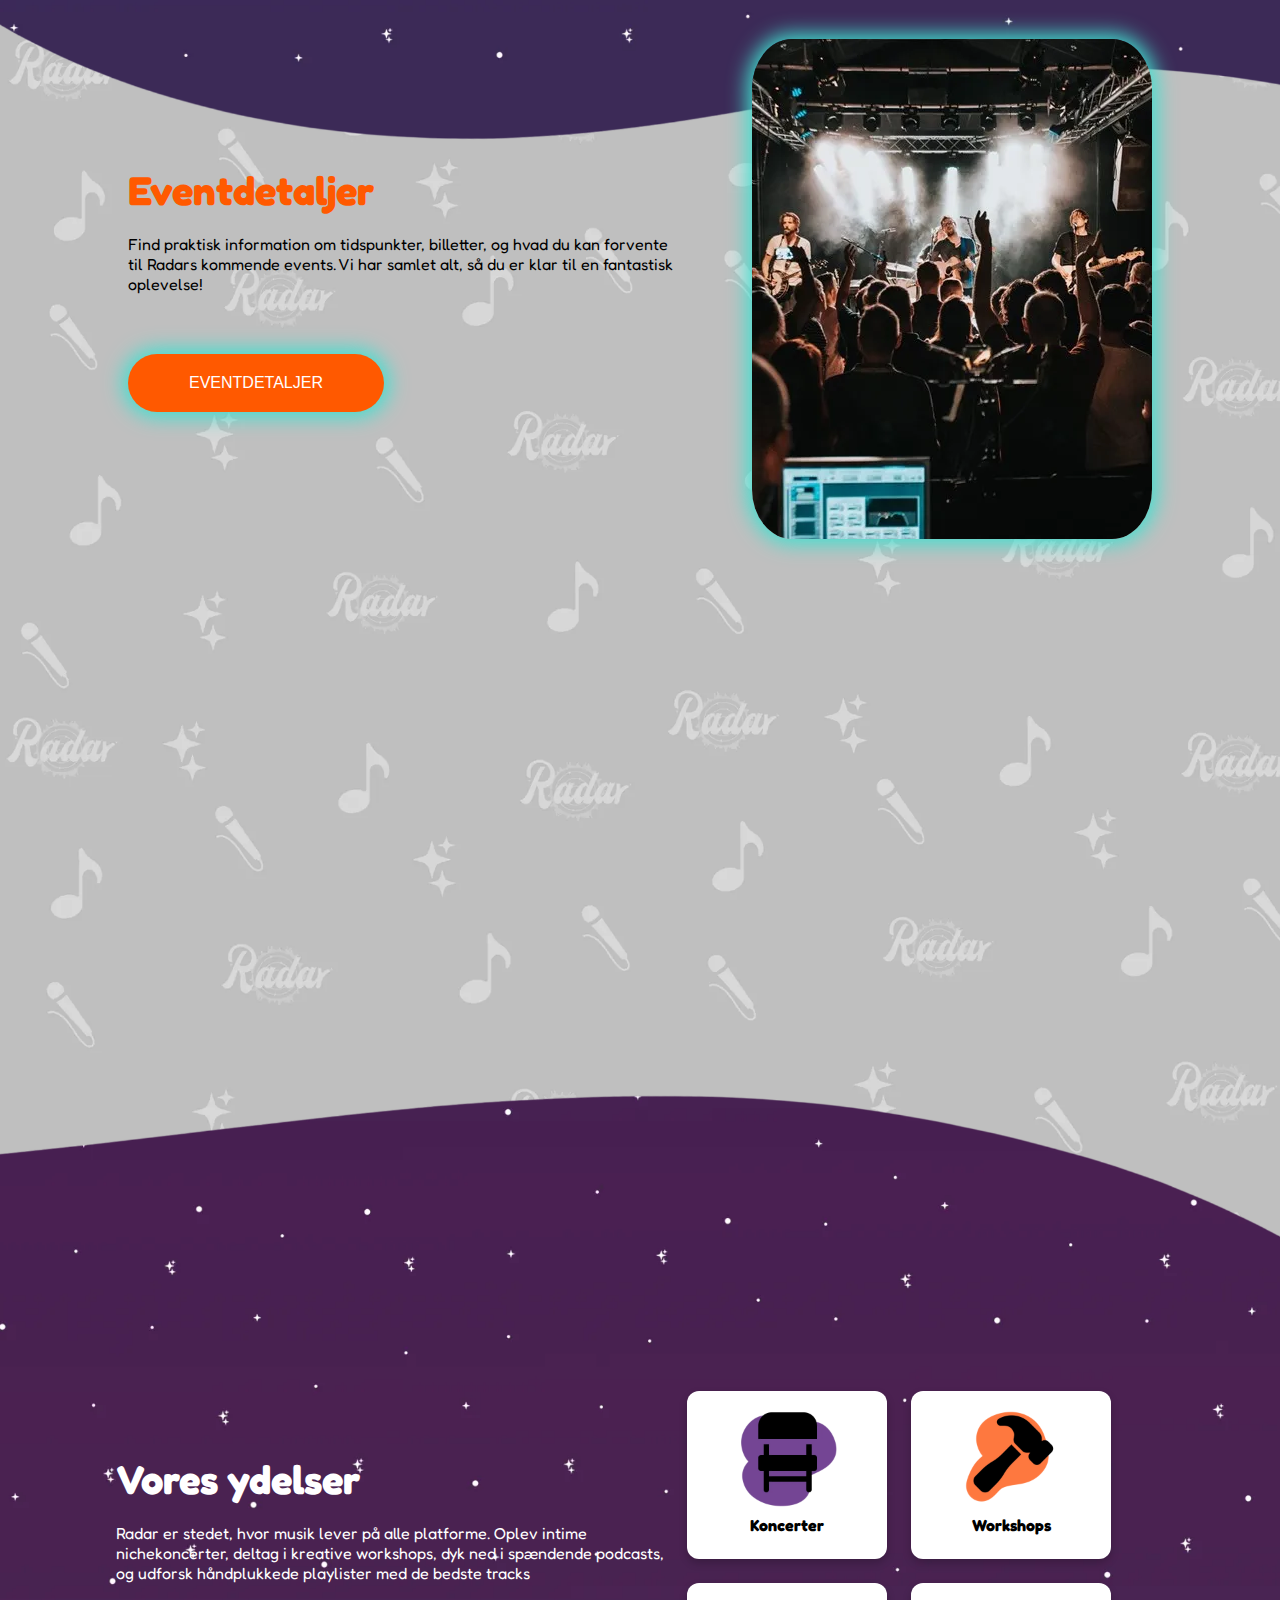
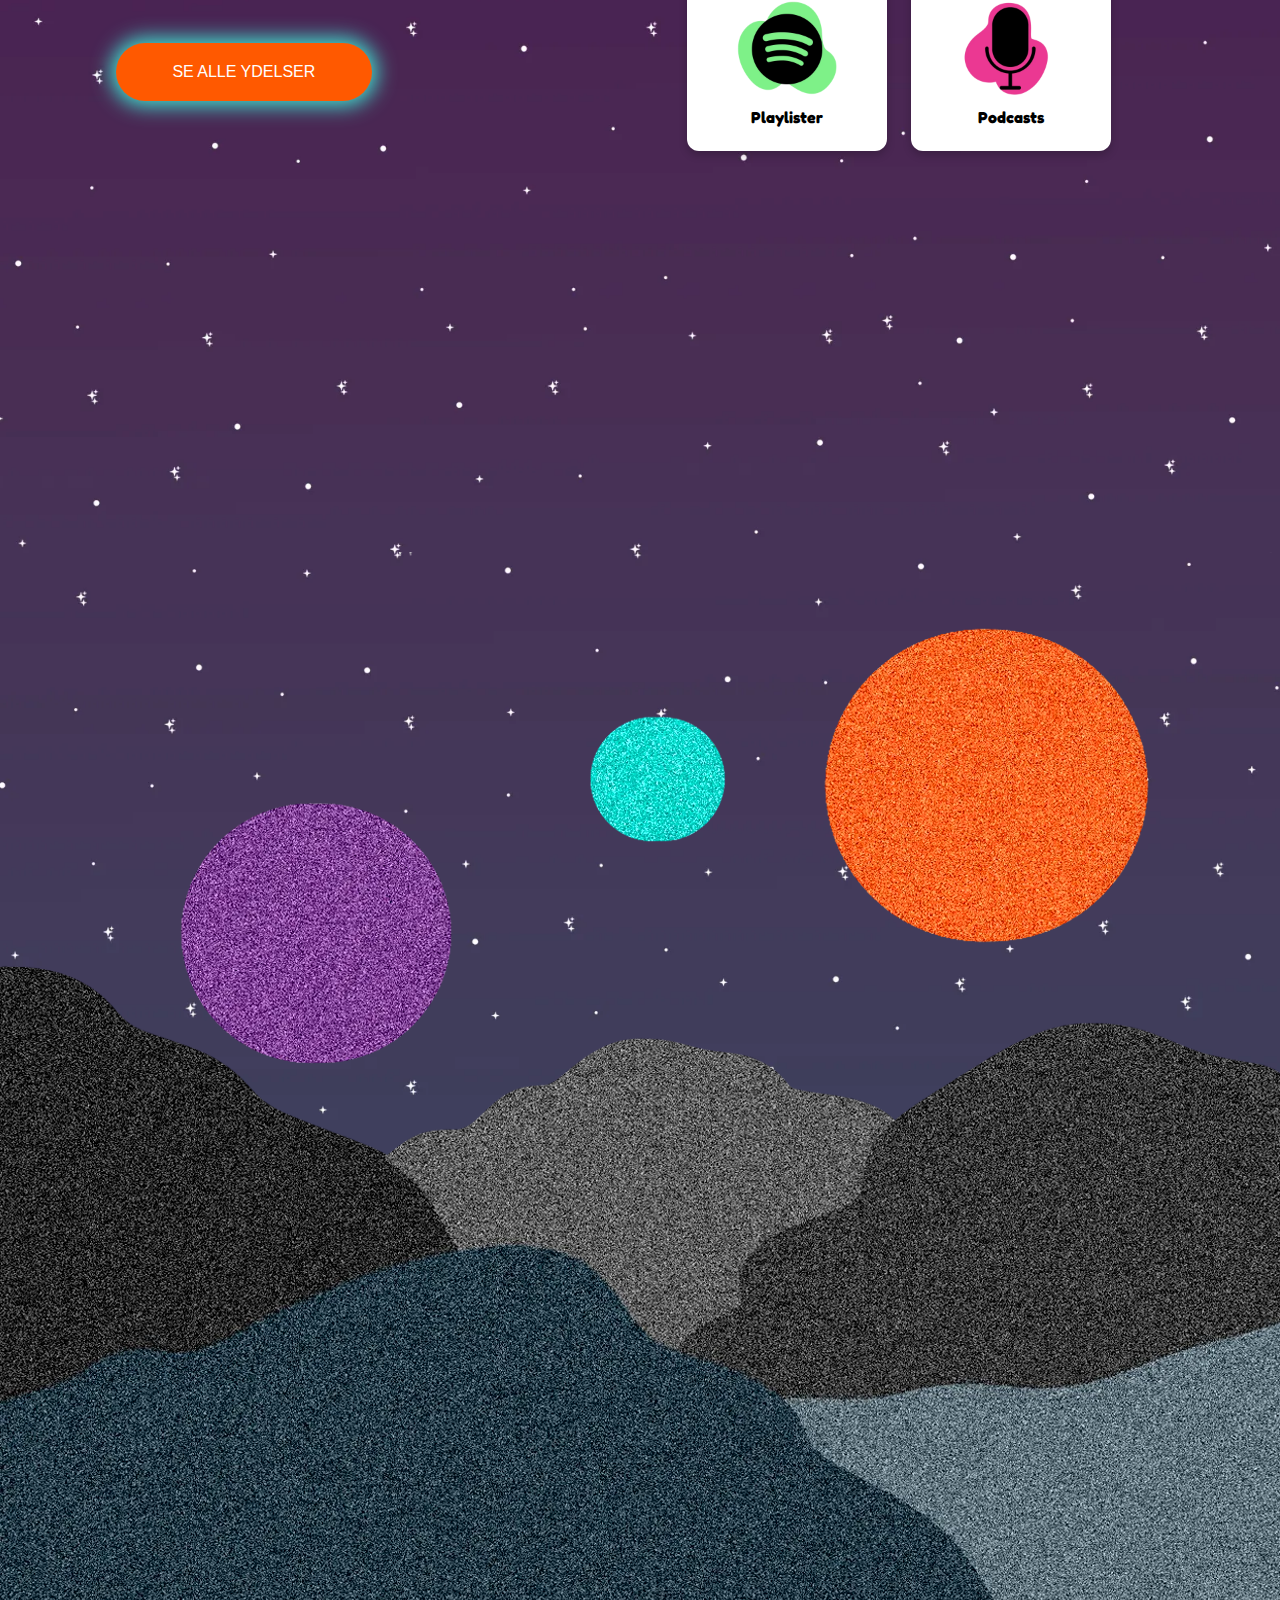
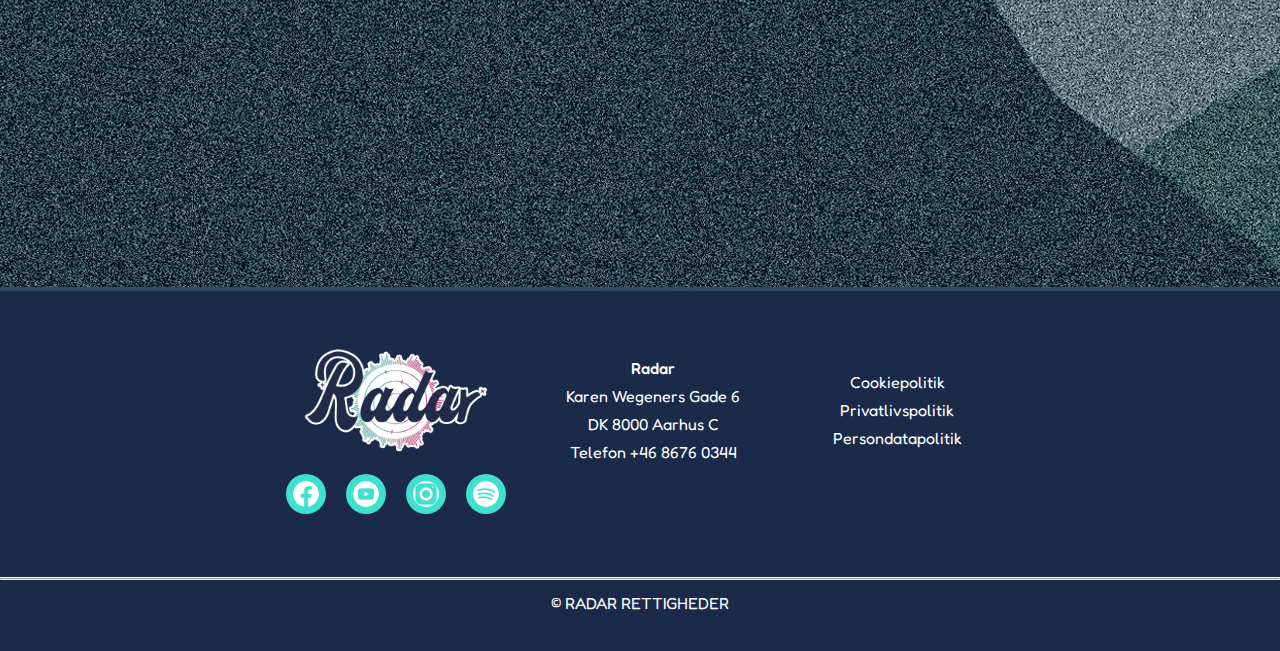
==== commit 5710b0ed: "Final" ====
--- a/html/events.html
+++ b/html/events.html
@@ -1,20 +1,31 @@
 <!DOCTYPE html>
 <html lang="da">
-<head>
+<head> 
+    <!-- Metadata -->
     <meta charset="UTF-8">
     <meta name="viewport" content="width=device-width, initial-scale=1.0">
     <meta name="keywords" content="Radar, radar tilskud, radar aarhus støtte, Aarhus, musik, upcoming artister, koncerter i Aarhus, Radar århus program, Radar kapacitet, Radar koncerter, Radar billetter">
     <meta name="description" content="Opdag Radar Aarhus koncertprogram for december 2024 og find de bedste kommende koncerter på Radar. Få information om Radar Aarhus kapacitet og køb billetter til koncerter i december 2024.">
-    <title>Events</title>
+
+    <!-- Title -->
+    <title>Events & Nyheder</title>
+
+    <!-- Fonts -->
+    <link href="https://fonts.googleapis.com/css2?family=Fredoka:wght@300..700&family=Roboto:ital,wght@0,100;0,300;0,400;0,500;0,700;0,900;1,100;1,300;1,400;1,500;1,700;1,900&display=swap" rel="stylesheet">
+
+    <!-- Eksterne Stylesheets -->
     <link rel="stylesheet" href="../css/nav.css">
-    <link rel="stylesheet" href="../css/footer.css" />
+    <link rel="stylesheet" href="../css/footer.css">
+
+    <!-- Hoved-stylesheet (sidst for prioritet) -->
     <link rel="stylesheet" href="../css/events.css">
-    <link href="https://fonts.googleapis.com/css2?family=Fredoka:wght@300..700&family=Roboto:ital,wght@0,100;0,300;0,400;0,500;0,700;0,900;1,100;1,300;1,400;1,500;1,700;1,900&display=swap" rel="stylesheet">
+
+    <!-- Favicon -->
     <link rel="icon" type="image/x-icon" href="../img/favicon.ico" />
 </head>
 <body>
     <main>
-    <section class="hero">
+    <section class="hero">  <!--hero-section - baggrunds billede-->
         <nav class="top-nav">
 
             <section class="top-box">
@@ -22,16 +33,16 @@
             
                 <section class="radar-logo">
                     <a href="../index.html" target="_blank" class="radar-logo">
-                        <img src="../img/radar-logo-sticker.png" alt="radar-logo">
+                        <img src="../img/radar-logo-sticker.webp" alt="radar-logo">
                     </a>
                 </section>
             
             
                 <section class="nav-icons">
                 
-                    <img class="search-icon" src="../img/search.png" alt="search-icon">
-                    <img class="notification-icon" src="../img/notification.png" alt="search-icon">
-                    <img class="profile-icon" src="../img/profile.png" alt="profile-icon">
+                    <img class="search-icon" src="../img/search.webp" alt="search-icon">
+                    <img class="notification-icon" src="../img/notification.webp" alt="search-icon">
+                    <img class="profile-icon" src="../img/profile.webp" alt="profile-icon">
                    
                 </section>
         
@@ -44,7 +55,7 @@
         
             <input type="checkbox" id="menu-bar">
         <label class="menu-bar" for="menu-bar">
-            <img src="../img/burger-menu.png" alt="burger-menu-icon">
+            <img src="../img/burger-menu.webp" alt="burger-menu-icon">
         </label>
         
         
@@ -93,7 +104,7 @@
     
     
  
-            <section class="first-container-text">
+            <section class="first-container-text">   <!--tekst-container-->
                 <h1 class="nyeste-events">Nyeste events</h1>
     
                 <button class="billetter">BILLETTER</button>
@@ -104,50 +115,50 @@
         <h2 class="popular">Populære events</h2>
         <section class="events-grid">
           <section class="event">
-            <img src="../img/klippedag.jpg" alt="Juleklippedag">
+            <img src="../img/klippedag.webp" alt="Juleklippedag">
             <p>JULEKLIPPEDAG (12/12/2024)</p>
           </section>
           <section class="event">
-            <img src="../img/teater.jpg" alt="Julelys og Magi">
+            <img src="../img/teater.webp" alt="Julelys og Magi">
             <p>JULELYS & MAGI: EN VINTERREJSE (18/12/2024)</p>
           </section>
           <section class="event">
-            <img class="lucia" src="../img/lucia.png" alt="Rock med Lucia">
+            <img class="lucia" src="../img/lucia.webp" alt="Rock med Lucia">
             <p>ROCK MED LUCIA (10/12/2024)</p>
           </section>
           <section class="event">
-            <img src="../img/hvalpelegestue.jpg" alt="Hvalpelegestue">
+            <img src="../img/hvalpelegestue.webp" alt="Hvalpelegestue">
             <p>HVALPELEGESTUE (15/12/2024)</p>
           </section>
         </section>
     </section>
         
-    <section class="concert-container">
+    <section class="concert-container">    <!--concert-container-->
         <h2 class="koncerter">Koncerter</h2>
         <hr class="koncerter-line">
         <section class="concerts">
             <section class="concert-item">
-                <img src="../img/clothing.jpg" alt="Clothing Club">
+                <img src="../img/clothing.webp" alt="Clothing Club">
                 <p>CLOTHING CLUB</p>
             </section>
             <section class="concert-item">
-                <img src="../img/gorgeous.jpg" alt="Gorgeous">
+                <img src="../img/gorgeous.webp" alt="Gorgeous">
                 <p>GORGEOUS</p>
             </section>
             <section class="concert-item">
-                <img src="../img/reveal-party.jpg" alt="Reveal Party">
+                <img src="../img/reveal-party.webp" alt="Reveal Party">
                 <p>REVEAL PARTY</p>
             </section>
             <section class="concert-item">
-                <img src="../img/allen-anjeh.jpg" alt="Allen Anjeh">
+                <img src="../img/allen-anjeh.webp" alt="Allen Anjeh">
                 <p>ALLEN ANJEH</p>
             </section>
         </section>
         <hr class="koncerter-line">
     </section>
 
-    <section class="brand-white-container">
-        <img src="../img/brand-white.png" alt="baggrunds-billede-brand-white">
+    <section class="brand-white-container">     <!--white-baggrund-brand-->
+        <img src="../img/brand-white.webp" alt="baggrunds-billede-brand-white">
     </section>
 
     <section class="eventdetaljer-container">
@@ -160,12 +171,12 @@
         </article>
     
         <aside class="radar-koncert">
-            <img src="../img/radar-koncert.jpg" alt="billede-af-partner-ko">
+            <img src="../img/radar-koncert.webp" alt="billede-af-partner-ko">
         </aside>
     </section>
     
 
-    <section class="ydelser-container">
+    <section class="ydelser-container">     <!--ydelse-container med tekst og grid-->
         <article class="text-container-ydelser">
             <h2 class="vores-ydelser">Vores ydelser</h2>
     
@@ -178,22 +189,22 @@
             <section class="grid-container">
                 <section class="card">
                     <section class="icon"></section>
-                    <img src="../img/chair.png" alt="Koncerter">
+                    <img src="../img/chair.webp" alt="Koncerter">
                     <p>Koncerter</p>
                 </section>
                 <section class="card">
                     <section class="icon"></section>
-                    <img src="../img/hammer.png" alt="Workshops">
+                    <img src="../img/hammer.webp" alt="Workshops">
                     <p>Workshops</p>
                 </section>
                 <section class="card">
                     <section class="icon"></section>
-                    <img src="../img/spotify2.png" alt="Playlister">
+                    <img src="../img/spotify2.webp" alt="Playlister">
                     <p>Playlister</p>
                 </section>
                 <section class="card">
                     <section class="icon"></section>
-                    <img src="../img/podcast.png" alt="Podcasts">
+                    <img src="../img/podcast.webp" alt="Podcasts">
                     <p>Podcasts</p>
                 </section>
             </section> 
@@ -201,49 +212,49 @@
             
        
         </section>
-        <section class="bjerge-container">
+        <section class="bjerge-container">   <!--billede med bjerge over footer-->
             <section class="bjerge">
-                <img src="../img/footer-bjerge.png" alt="billede-af-footer-bjerge" class="bjerge-image">
+                <img src="../img/footer-bjerge.webp" alt="billede-af-footer-bjerge" class="bjerge-image">
             </section>
     </section>
 </section>
     </main>
     
 
-    <footer>
+    <footer>     <!--footer-->
         <section class="footer">
           <section class="footer-img">
             <img
               class="radar-logoet"
-              src="../img/radar-logo-sticker.png"
+              src="../img/radar-logo-sticker.webp"
               alt="The burger concepts logo"
             />
             <section class="icon-group">
               <a href="https://www.facebook.com/radarlive"
                 ><img
                   class="icons"
-                  src="../img/facebook.png"
+                  src="../img/facebook.webp"
                   alt="facebook"
               /></a>
     
               <a href="https://www.youtube.com/user/radarliverec"
               ><img
                 class="icons"
-                src="../img/youtube.png"
+                src="../img/youtube.webp"
                 alt="youtube"
             /></a>
     
               <a href="https://www.instagram.com/radarlive/"
                 ><img
                   class="icons"
-                  src="../img/instagram.png"
+                  src="../img/instagram.webp"
                   alt="instagram"
               /></a>
     
               <a href="https://open.spotify.com/user/radarlive"
                 ><img
                   class="icons"
-                  src="../img/spotify.png"
+                  src="../img/spotify.webp"
                   alt="spotify"
               /></a>
             </section>
--- a/css/nav.css
+++ b/css/nav.css
@@ -1,4 +1,4 @@
-* {
+* { /*reset af stylesheet*/
     margin: 0;
     padding: 0;
     box-sizing: border-box;
@@ -9,6 +9,7 @@
     background-color: #333;
   }
 
+   /*Boks over navigationsbaren, der indeholder logo*/
   .top-box {
     display: flex;
     justify-content: space-between;
@@ -52,7 +53,7 @@
 }
 
 
-
+ /*Navigation*/
 .nav-icons .search-icon,
 .nav-icons .notification-icon,
 .nav-icons .profile-icon {
@@ -170,8 +171,8 @@
         display: flex;
         justify-content: center;
         align-items: center;
-        flex-direction: column; /* Ensure items stack vertically */
-        gap: 1px; /* Adds space between items */
+        flex-direction: column; 
+        gap: 1px; 
     }
 
     header .navbar ul li ul {
@@ -195,8 +196,8 @@
     }
 
     #menu-bar:checked ~ .content-video {
-        margin-top: 40rem; /* Adjust the value based on the navbar height */
-        transition: margin-top 0.3s ease; /* Add smooth animation */
+        margin-top: 40rem; 
+        transition: margin-top 0.3s ease; 
     }
 
     .menu-bar {
--- a/css/footer.css
+++ b/css/footer.css
@@ -1,4 +1,4 @@
-* {
+* { /*reset af stylesheet*/
     margin: 0;
     padding: 0;
     box-sizing: border-box;
@@ -11,6 +11,7 @@
   
   } 
   
+   /*Footer*/
   .footer {
       display: flex;
       justify-content: space-between;
@@ -31,6 +32,7 @@
     margin-bottom: 0.5rem;
   }
   
+  /*Ikoner*/
   .icons {
     height: 40px;
     background-color: #40E0D0;
--- a/css/events.css
+++ b/css/events.css
@@ -1,4 +1,4 @@
-* {
+* { /*reset af stylesheet*/
     margin: 0;
     padding: 0;
     box-sizing: border-box;
@@ -12,9 +12,9 @@
     color: white;
     overflow-x: hidden;
 }
-
+ /*Hero-section*/
 .hero {
-    background-image: url(../img/aurora-top.png); /* Remove parentheses */
+    background-image: url(../img/aurora-top.webp); 
     background-repeat: no-repeat;
     background-attachment:local;
     background-position:top;
@@ -62,7 +62,7 @@
 }
 
 
-
+ /*Populaere events section*/
 .popular-container {
     display: flex;
     align-items: center;
@@ -118,13 +118,13 @@
     margin: 0 auto;
 }
 
-
+  /*Concerter section*/
 .concerts {
     display: flex;
     justify-content: center;
     align-items: center;
-    gap: 5rem; /* Space between items */
-    flex-wrap: wrap; /* Make it responsive */
+    gap: 5rem; 
+    flex-wrap: wrap; 
 }
 
 .koncerter {
@@ -145,9 +145,9 @@
 }
 
 .concert-item img {
-    width: 100%; /* Scales image to fit its container */
+    width: 100%; 
     height: 150px;
-    max-width: 350px; /* Prevents it from getting too large */
+    max-width: 350px; 
     border-radius: 10px;
     margin-bottom: 10px;
 }
@@ -163,11 +163,12 @@
 .koncerter-line {
     margin-top: 1.5rem;
     margin-bottom: 2rem;
-    width: 100%; /* Full width */
-    height: 3px; /* Line thickness */
-    background-color: white; /* Line color */
-}
-
+    width: 100%; 
+    height: 3px; 
+    background-color: white;
+}
+
+ /*White brand baggrund*/
 .brand-white-container {
     position: relative;
     display: flex;
@@ -180,7 +181,7 @@
     margin-top: 15rem;
     background-position: center;
     background-repeat: no-repeat;
-    background-size: cover; /* Default */
+    background-size: cover; 
 }
 
 
@@ -191,7 +192,7 @@
     object-fit: cover; 
 }
 
-
+ /*Detaljer omkring event*/
 .eventdetaljer-container {
     display: flex;
     flex-direction: column;
@@ -258,8 +259,8 @@
 .radar-koncert img {
     cursor: pointer;
     object-fit: cover;
-    max-width: 100%; /* Ensures the image does not overflow horizontally */
-    max-height: 100%; /* Ensures the image does not overflow vertically */
+    max-width: 100%; 
+    max-height: 100%; 
     width: 400px;
     height: 500px;
 }
@@ -270,13 +271,14 @@
 
 }
  
+ /*De forskellige ydelser, som Radar tilbyder*/
 .ydelser-container {
     display: flex;
-    flex-direction: row; /* Stack elements vertically */
-    justify-content: space-between; /* Space between the text and grid */
-    align-items: flex-start; /* Align items to the top */
-    gap: 2rem; /* Add spacing between elements */
-    padding: 1rem; /* Add padding for smaller screens */
+    flex-direction: row; 
+    justify-content: space-between; 
+    align-items: flex-start; 
+    gap: 2rem; 
+    padding: 1rem; 
     margin-top: 10rem;
 }
 
@@ -335,14 +337,14 @@
     grid-template-columns: repeat(auto-fit, minmax(200px, 1fr)); /* Responsive columns */
     gap: 1.5rem;
     width: 100%;
-    max-width: 600px; /* Optional max width */
-    margin: 0 auto; /* Center the grid */
+    max-width: 600px; 
+    margin: 0 auto; 
     padding: 0 1rem;
     margin-top: 6rem;
     margin-left: -30%;
 }
 
-/* Card Styling */
+
 .card {
     background-color: #fff;
     border-radius: 12px;
@@ -356,7 +358,6 @@
     text-align: center;
 }
 
-/* Icon Background (colored blobs) */
 .icon {
     width: 70px;
     height: 70px;
@@ -365,7 +366,7 @@
     z-index: -1;
 }
 
-/* Image Styling */
+
 .card img {
     width: 100px;
     height: auto;
@@ -376,13 +377,14 @@
     transform: scale(1.05);
 }
 
-/* Text Styling */
+
 .card p {
     font-size: 1rem;
     font-weight: bold;
     color: #000;
 }
 
+ /*Content oppe i header*/
 .bjerge-container {
     width: 100%;
     min-height: 100vh;
